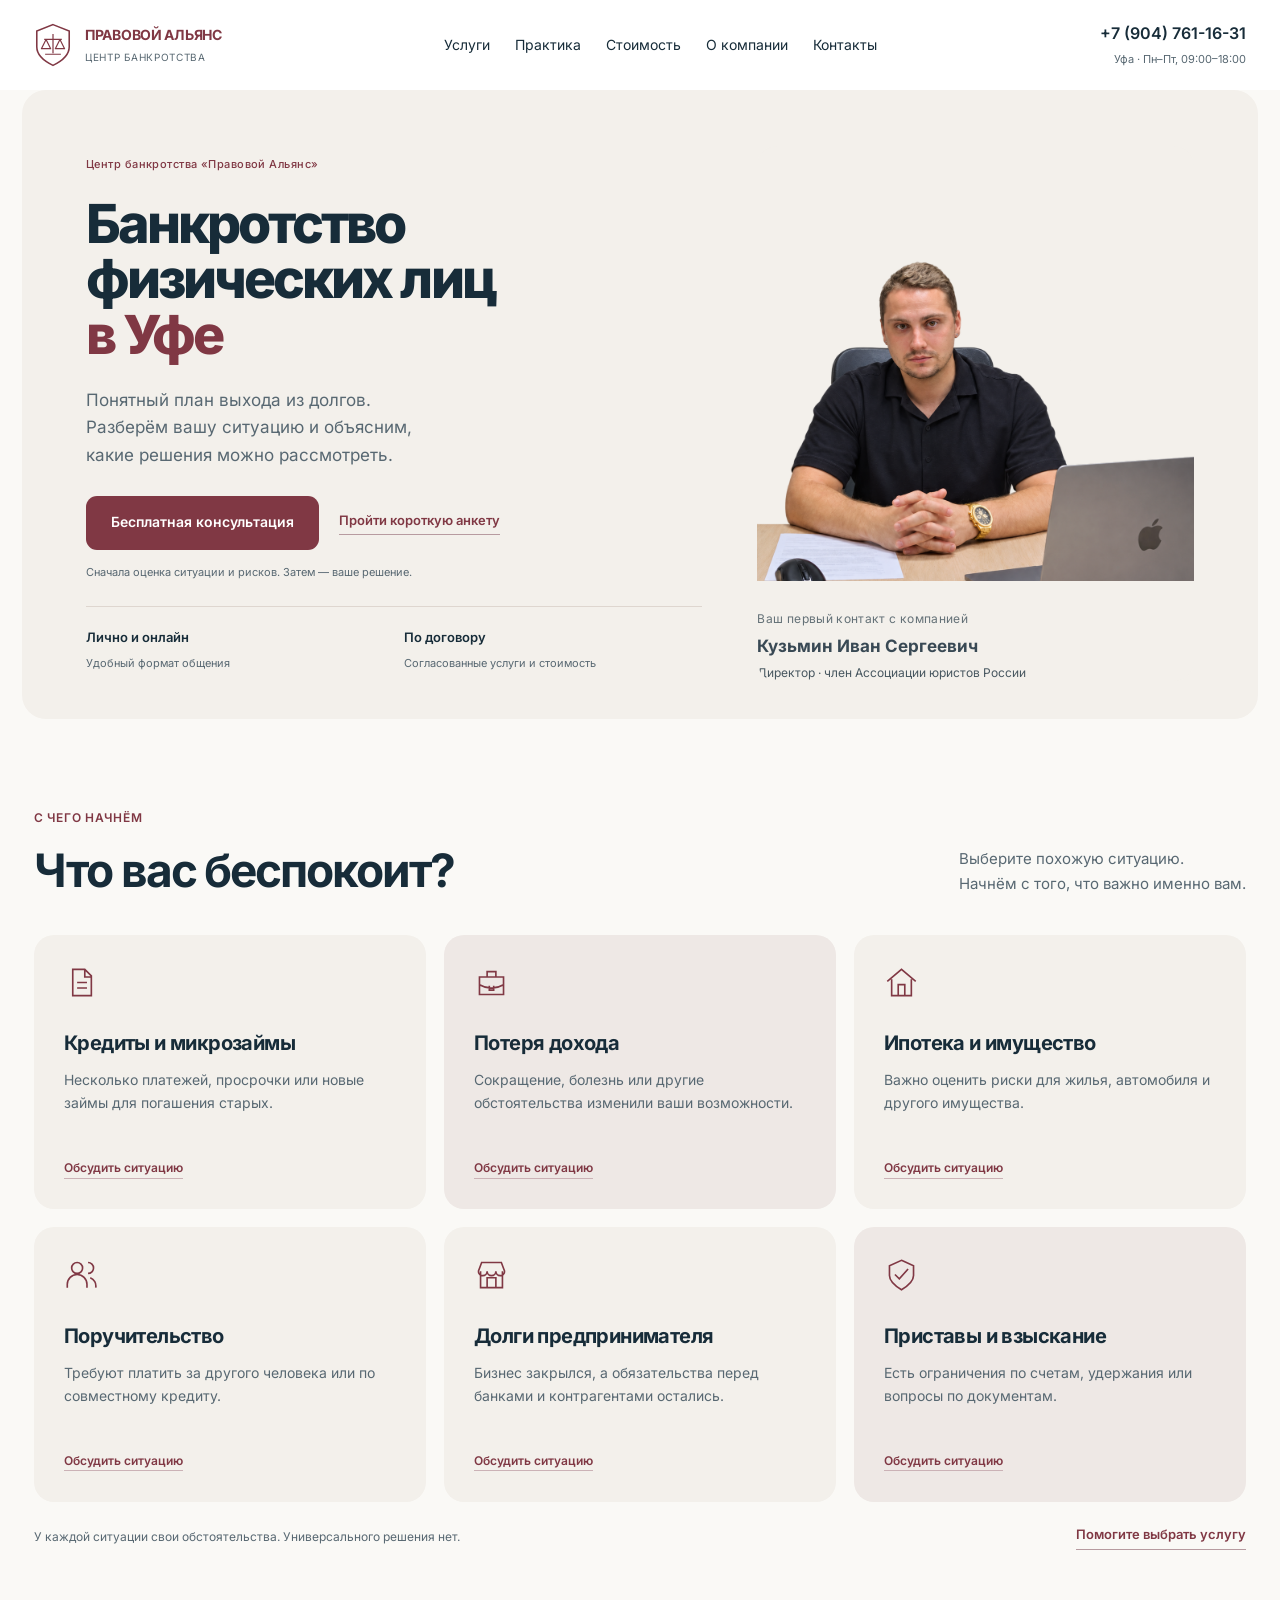
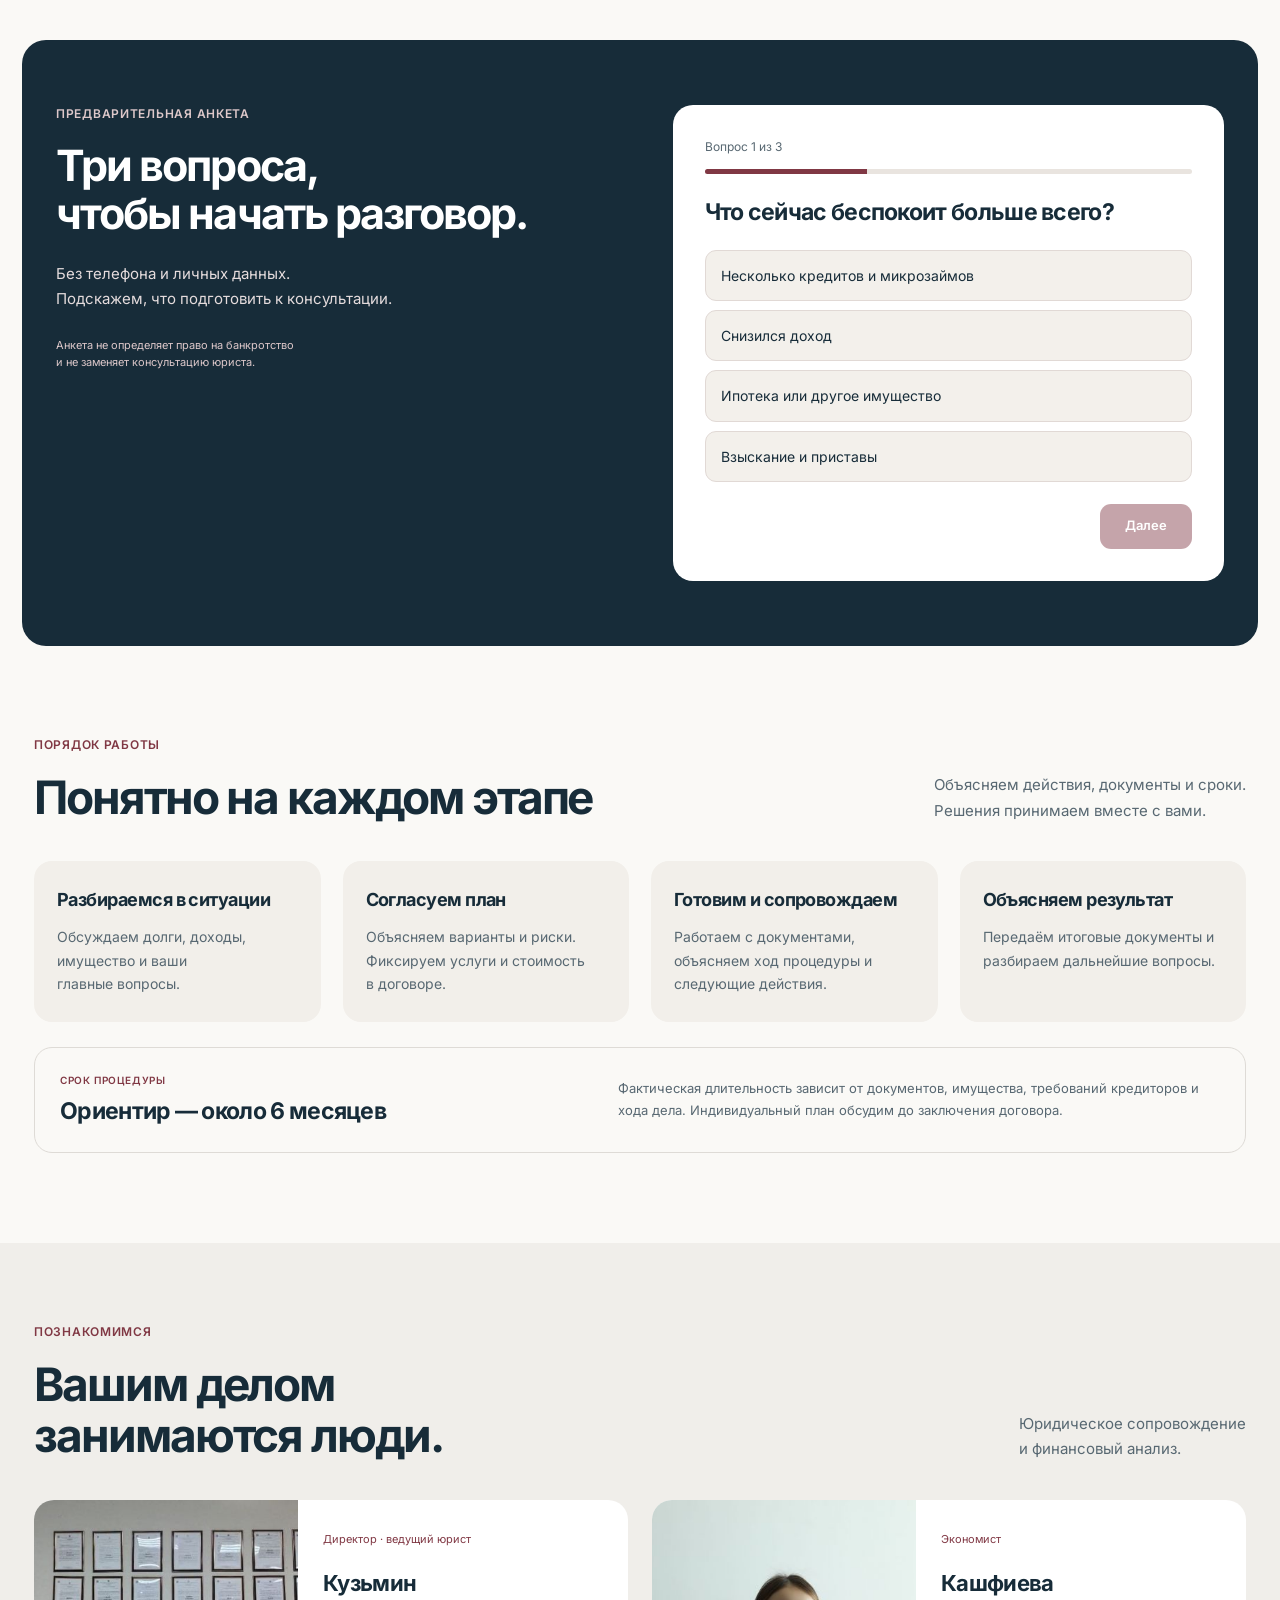
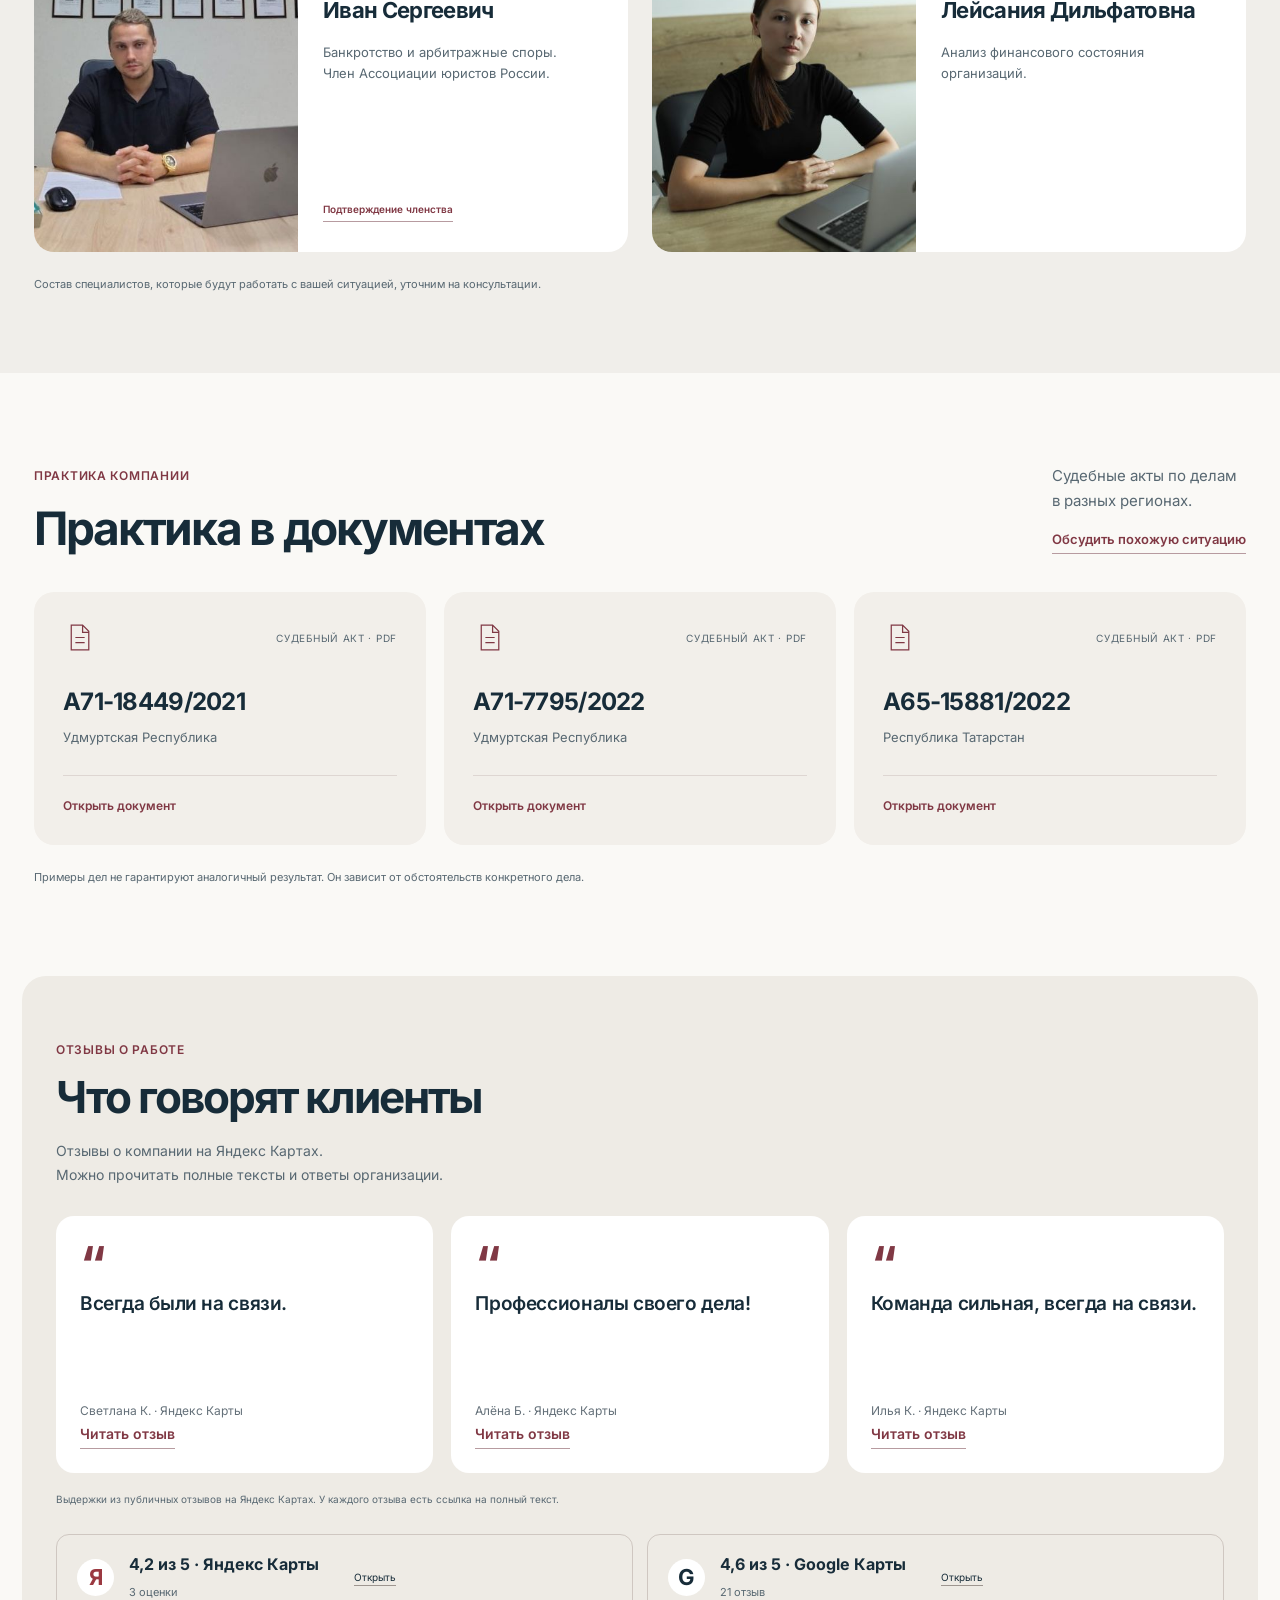
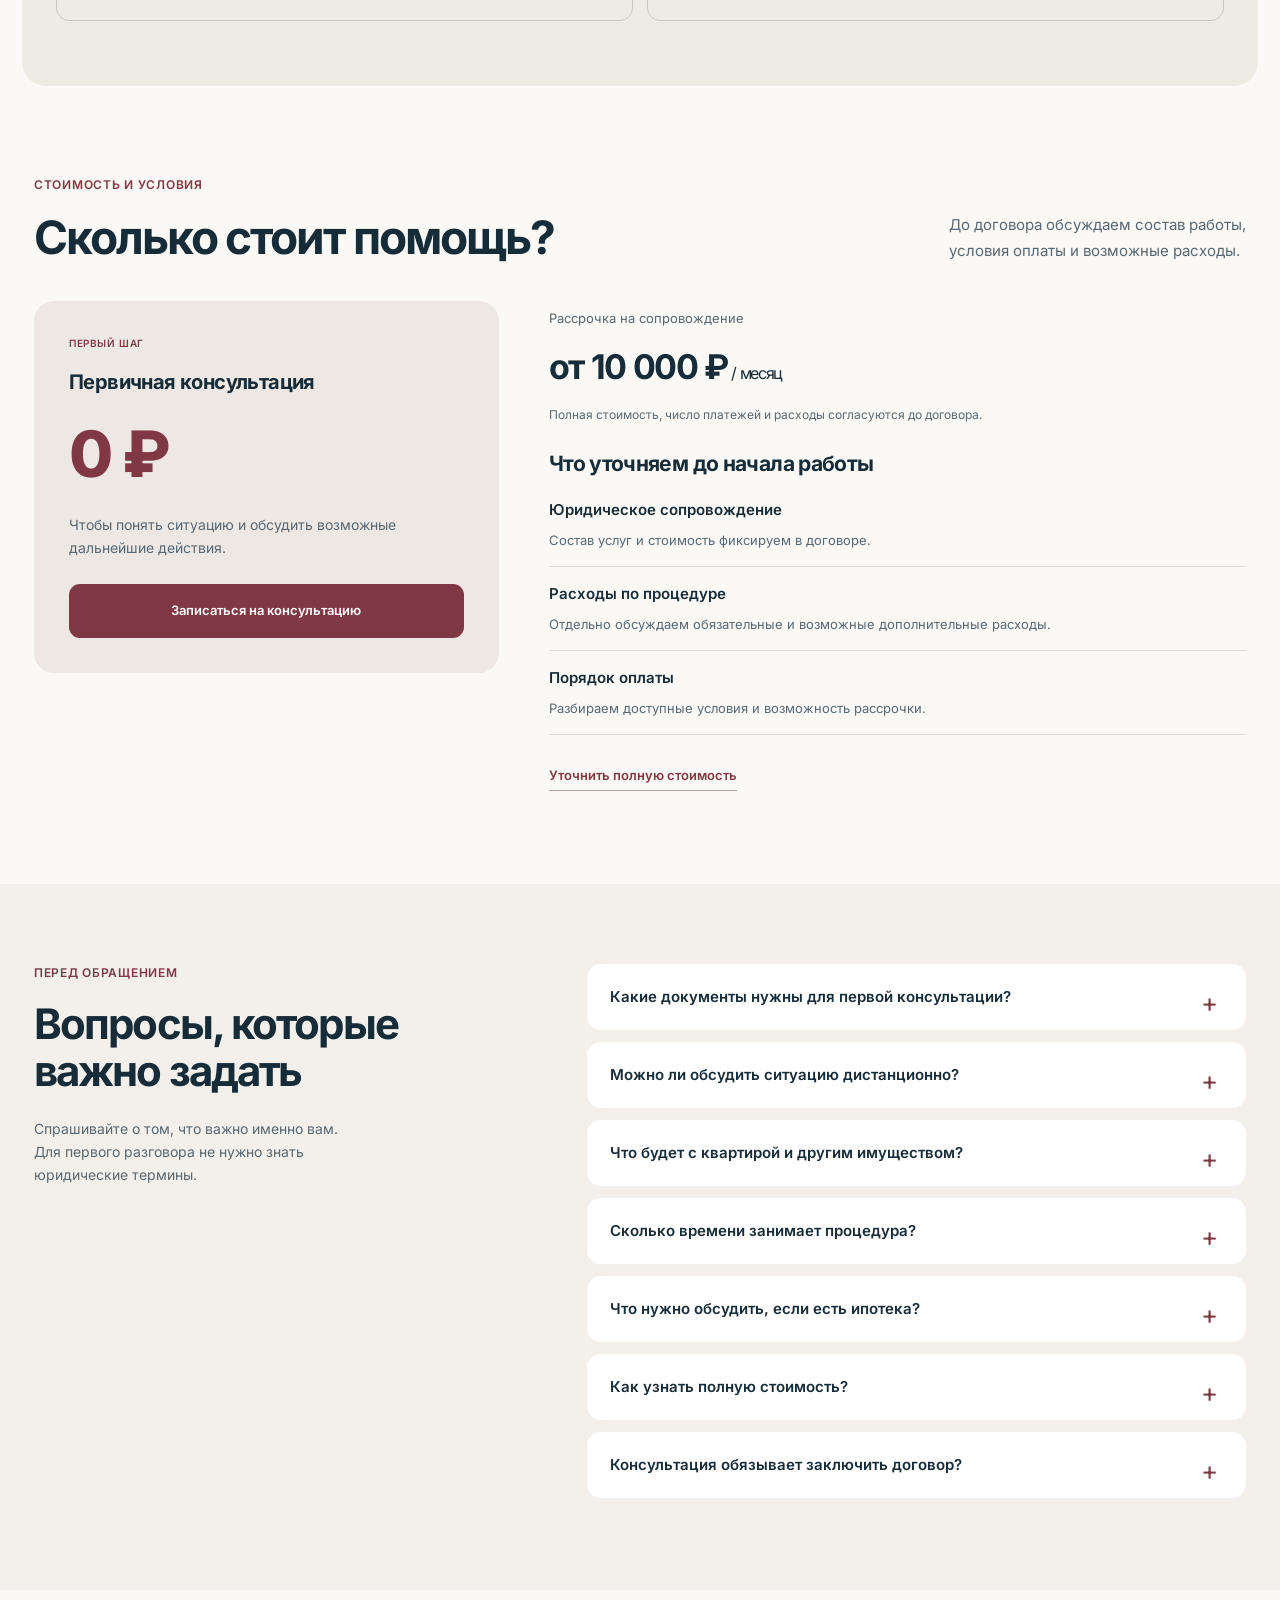
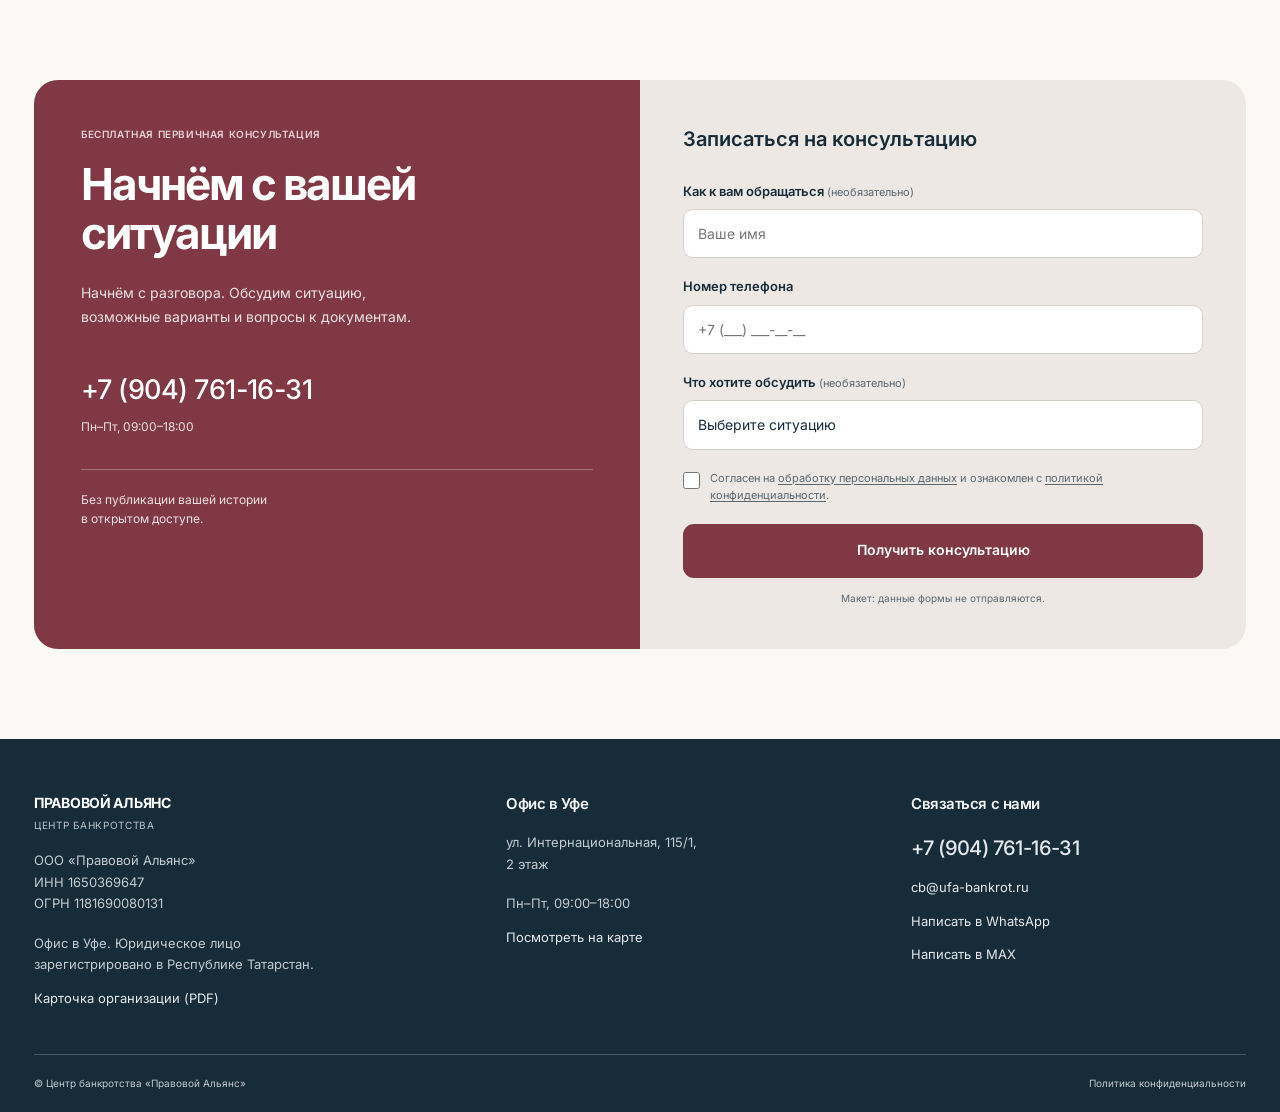
==== index.html @ a18b1b6f "Publish Ufa homepage concept" ====
<!doctype html>
<html lang="ru">
<head>
<meta charset="utf-8"><meta name="viewport" content="width=device-width,initial-scale=1">
<meta name="robots" content="noindex,nofollow"><meta name="theme-color" content="#172c39">
<title>Правовой Альянс — банкротство физических лиц в Уфе</title>
<meta name="description" content="Концепция главной страницы Центра банкротства «Правовой Альянс». Бесплатная первичная консультация в Уфе и дистанционно.">
<link rel="stylesheet" href="fonts.css"><link rel="stylesheet" href="styles.css?v=5">
</head>
<body>

<header class="header"><div class="wrap header-inner">
<a class="brand" href="#top" aria-label="Правовой Альянс — на главную"><svg width="41" height="48" viewBox="0 0 41 48" fill="none" aria-hidden="true"><path d="M20.5 2 38 9v17c0 9-9 16-17.5 20C12 42 3 35 3 26V9L20.5 2Z" stroke="currentColor" stroke-width="1.7"/><path d="M12 34h17M20.5 12v21M11 18h19M13 18 8 28h10l-5-10Zm15 0-5 10h10l-5-10Z" stroke="currentColor" stroke-width="1.3" stroke-linejoin="round"/></svg><span>ПРАВОВОЙ АЛЬЯНС<small>Центр банкротства</small></span></a>
<nav class="desktop-nav" aria-label="Основная навигация"><a href="#situations">Услуги</a><a href="#practice">Практика</a><a href="#price">Стоимость</a><a href="#team">О компании</a><a href="#contact">Контакты</a></nav>
<div class="header-contact"><a class="phone" href="tel:+79047611631">+7 (904) 761-16-31</a><span>Уфа · Пн–Пт, 09:00–18:00</span></div>
<button class="menu-toggle" id="menu-toggle" aria-label="Открыть меню" aria-expanded="false" aria-controls="mobile-nav"><span></span><span></span></button>
</div><nav id="mobile-nav" hidden aria-label="Мобильная навигация"><a href="#situations">Услуги</a><a href="#practice">Практика</a><a href="#price">Стоимость</a><a href="#team">О компании</a><a href="#contact">Контакты</a></nav></header>
<main id="top">
<section class="hero wrap">
<div class="hero-content"><p class="eyebrow"><span class="line"></span>Центр банкротства «Правовой Альянс»</p><h1>Банкротство<br> физических лиц<br> <span>в Уфе</span></h1><p class="hero-sub">Понятный план выхода из долгов.<br> Разберём вашу ситуацию и объясним,<br class="desktop-only"> какие решения можно рассмотреть.</p>
<div class="hero-actions"><a class="button primary" href="#consultation">Бесплатная консультация</a><a class="text-link" href="#quiz">Пройти короткую анкету</a></div><p class="microcopy">Сначала оценка ситуации и рисков. Затем — ваше решение.</p>
<div class="hero-facts"><div><strong>Лично и онлайн</strong><span>Удобный формат общения</span></div><div><strong>По договору</strong><span>Согласованные услуги и стоимость</span></div></div></div>
<div class="hero-visual"><div class="hero-wordmark" aria-hidden="true">ПРАВОВОЙ<br> АЛЬЯНС</div><img src="ivan-hero-cutout.png" alt="Иван Сергеевич Кузьмин, директор Правового Альянса" fetchpriority="high"><div class="visual-caption"><span>Ваш первый контакт с компанией</span><p><strong>Кузьмин Иван Сергеевич</strong><br> Директор · член Ассоциации юристов России</p></div></div></section>
<section class="situations section wrap" id="situations"><div class="section-top"><div><p class="eyebrow">С чего начнём</p><h2>Что вас беспокоит?</h2></div><p class="section-lead">Выберите похожую ситуацию.<br> Начнём с того, что важно именно вам.</p></div>
<div class="situation-grid">
<button class="situation" data-situation="Кредиты и микрозаймы"><svg><use href="#i-doc"/></svg><h3>Кредиты и микрозаймы</h3><p>Несколько платежей, просрочки или новые займы для погашения старых.</p><span>Обсудить ситуацию</span></button>
<button class="situation" data-situation="Потеря дохода"><svg><use href="#i-case"/></svg><h3>Потеря дохода</h3><p>Сокращение, болезнь или другие обстоятельства изменили ваши возможности.</p><span>Обсудить ситуацию</span></button>
<button class="situation" data-situation="Ипотека и имущество"><svg><use href="#i-home"/></svg><h3>Ипотека и имущество</h3><p>Важно оценить риски для жилья, автомобиля и другого имущества.</p><span>Обсудить ситуацию</span></button>
<button class="situation" data-situation="Поручительство"><svg><use href="#i-people"/></svg><h3>Поручительство</h3><p>Требуют платить за другого человека или по совместному кредиту.</p><span>Обсудить ситуацию</span></button>
<button class="situation" data-situation="Долги предпринимателя"><svg><use href="#i-shop"/></svg><h3>Долги предпринимателя</h3><p>Бизнес закрылся, а обязательства перед банками и контрагентами остались.</p><span>Обсудить ситуацию</span></button>
<button class="situation" data-situation="Приставы и взыскание"><svg><use href="#i-shield"/></svg><h3>Приставы и взыскание</h3><p>Есть ограничения по счетам, удержания или вопросы по документам.</p><span>Обсудить ситуацию</span></button>
</div><div class="section-bottom"><p>У каждой ситуации свои обстоятельства. Универсального решения нет.</p><a href="#quiz" class="text-link">Помогите выбрать услугу</a></div></section>
<section class="quiz-section section" id="quiz"><div class="wrap quiz-grid"><div><p class="eyebrow">Предварительная анкета</p><h2>Три вопроса,<br> чтобы начать разговор.</h2><p>Без телефона и личных данных.<br> Подскажем, что подготовить к консультации.</p><span class="quiz-disclaimer">Анкета не определяет право на банкротство<br> и не заменяет консультацию юриста.</span></div><div class="quiz-card"><div class="quiz-progress" aria-label="Ход анкеты"><span class="quiz-step-text">Вопрос 1 из 3</span><div><i></i></div></div><h3 id="quiz-question" aria-live="polite"></h3><div id="quiz-options"></div><div class="quiz-controls"><button id="quiz-back" type="button" class="button secondary" hidden>Назад</button><button id="quiz-next" type="button" class="button primary">Далее</button></div><div id="quiz-result" hidden><h3>Вот с чего можно начать</h3><p id="quiz-summary"></p><ul id="quiz-checklist"></ul><a class="button primary" href="#consultation">Обсудить с юристом</a><button class="quiz-restart" type="button">Пройти заново</button></div></div></div></section><section class="consult-strip"><div class="wrap strip-inner"><div><p class="eyebrow">Первая консультация — бесплатно</p><h2>Разберём вашу ситуацию.<br> Обсудим возможные решения.</h2></div><div class="strip-details"><ul class="check-list"><li>Какие варианты стоит рассмотреть</li><li>Какие обстоятельства влияют на риски</li><li>Какие документы подготовить</li><li>Как складывается стоимость работы</li></ul><a href="#consultation" class="button light">Обсудить мою ситуацию</a></div></div></section>
<section class="section wrap process" id="process"><div class="section-top"><div><p class="eyebrow">Порядок работы</p><h2>Понятно на каждом этапе</h2></div><p class="section-lead">Объясняем действия, документы и сроки.<br> Решения принимаем вместе с вами.</p></div><div class="steps"><article><span class="step-dot"></span><h3>Разбираемся в ситуации</h3><p>Обсуждаем долги, доходы, имущество и ваши главные вопросы.</p></article><article><span class="step-dot"></span><h3>Согласуем план</h3><p>Объясняем варианты и риски. Фиксируем услуги и стоимость в договоре.</p></article><article><span class="step-dot"></span><h3>Готовим и сопровождаем</h3><p>Работаем с документами, объясняем ход процедуры и следующие действия.</p></article><article><span class="step-dot"></span><h3>Объясняем результат</h3><p>Передаём итоговые документы и разбираем дальнейшие вопросы.</p></article></div><div class="time-card"><div><span class="eyebrow">Срок процедуры</span><h3>Ориентир — около 6 месяцев</h3></div><p>Фактическая длительность зависит от документов, имущества, требований кредиторов и хода дела. Индивидуальный план обсудим до заключения договора.</p></div></section>
<section class="team-section" id="team"><div class="wrap"><div class="section-top"><div><p class="eyebrow">Познакомимся</p><h2>Вашим делом<br> занимаются люди.</h2></div><p class="section-lead">Юридическое сопровождение<br> и финансовый анализ.</p></div><div class="people-grid"><article class="person-card"><img src="ivan.jpeg" alt="Кузьмин Иван Сергеевич" loading="lazy"><div><span>Директор · ведущий юрист</span><h3>Кузьмин<br> Иван Сергеевич</h3><p>Банкротство и арбитражные споры.<br> Член Ассоциации юристов России.</p><a class="text-link" href="https://alrf16.ru/vruchenie-udostovereniya-chlena-ayur-5/" target="_blank" rel="noopener">Подтверждение членства</a></div></article><article class="person-card"><img src="leysania.jpg" alt="Кашфиева Лейсания Дильфатовна" loading="lazy"><div><span>Экономист</span><h3>Кашфиева<br> Лейсания Дильфатовна</h3><p>Анализ финансового состояния<br> организаций.</p></div></article></div><p class="section-footnote">Состав специалистов, которые будут работать с вашей ситуацией, уточним на консультации.</p></div></section>
<section class="section wrap practice" id="practice"><div class="section-top"><div><p class="eyebrow">Практика компании</p><h2>Практика в документах</h2></div><div><p class="section-lead">Судебные акты по делам<br> в разных регионах.</p><a class="text-link" href="#consultation">Обсудить похожую ситуацию</a></div></div><div class="case-grid">
<a class="case" href="A71-18449-2021.pdf" target="_blank" rel="noopener"><div class="doc-head"><svg><use href="#i-doc"/></svg><span>Судебный акт · PDF</span></div><h3>А71-18449/2021</h3><p>Удмуртская Республика</p><span class="case-link">Открыть документ</span></a>
<a class="case" href="A71-7795-2022.pdf" target="_blank" rel="noopener"><div class="doc-head"><svg><use href="#i-doc"/></svg><span>Судебный акт · PDF</span></div><h3>А71-7795/2022</h3><p>Удмуртская Республика</p><span class="case-link">Открыть документ</span></a>
<a class="case" href="A65-15881-2022.pdf" target="_blank" rel="noopener"><div class="doc-head"><svg><use href="#i-doc"/></svg><span>Судебный акт · PDF</span></div><h3>А65-15881/2022</h3><p>Республика Татарстан</p><span class="case-link">Открыть документ</span></a></div><p class="section-footnote">Примеры дел не гарантируют аналогичный результат. Он зависит от обстоятельств конкретного дела.</p></section>
<section class="reviews-section" id="reviews"><div class="wrap review-grid"><div><p class="eyebrow">Отзывы о работе</p><h2>Что говорят клиенты</h2><p>Отзывы о компании на Яндекс Картах.<br> Можно прочитать полные тексты и ответы организации.</p></div><div class="review-excerpts"><article><span class="quote-mark">“</span><blockquote>Всегда были на связи.</blockquote><p>Светлана К. · Яндекс Карты</p><a class="text-link review-source" href="https://yandex.com.ge/maps/org/243749210265/reviews?reviews%5BpublicId%5D=xudrmp04kevemx0e9jx2cjfwvg&amp;utm_source=review" target="_blank" rel="noopener" aria-label="Читать полный отзыв: Светлана К.">Читать отзыв</a></article><article><span class="quote-mark">“</span><blockquote>Профессионалы своего дела!</blockquote><p>Алёна Б. · Яндекс Карты</p><a class="text-link review-source" href="https://yandex.com.ge/maps/org/243749210265/reviews?reviews%5BpublicId%5D=649eyd5jb0n09py1egmyrx7hmc&amp;utm_source=review" target="_blank" rel="noopener" aria-label="Читать полный отзыв: Алёна Б.">Читать отзыв</a></article><article><span class="quote-mark">“</span><blockquote>Команда сильная, всегда на связи.</blockquote><p>Илья К. · Яндекс Карты</p><a class="text-link review-source" href="https://yandex.com.ge/maps/org/243749210265/reviews?reviews%5BpublicId%5D=hng1hm1mugz5e9rcgwqc24f4zw&amp;utm_source=review" target="_blank" rel="noopener" aria-label="Читать полный отзыв: Илья К.">Читать отзыв</a></article><small>Выдержки из публичных отзывов на Яндекс Картах. У каждого отзыва есть ссылка на полный текст.</small></div><div class="review-links"><a href="https://yandex.ru/maps/org/tsentr_bankrotstva/243749210265/reviews/" target="_blank" rel="noopener"><span class="review-icon ya">Я</span><div><strong>4,2 из 5 · Яндекс Карты</strong><small>3 оценки</small></div><span class="external-label">Открыть</span></a><a href="https://www.google.com/maps/place/%E2%9C%94%D0%91%D0%90%D0%9D%D0%9A%D0%A0%D0%9E%D0%A2%D0%A1%D0%A2%D0%92%D0%9E+%D0%A4%D0%98%D0%97%D0%98%D0%A7%D0%95%D0%A1%D0%9A%D0%98%D0%A5+%D0%9B%D0%98%D0%A6%7C%D0%A6%D0%B5%D0%BD%D1%82%D1%80+%D0%91%D0%B0%D0%BD%D0%BA%D1%80%D0%BE%D1%82%D1%81%D1%82%D0%B2%D0%B0/@54.7390733,55.9616724,926m/data=!3m1!1e3!4m6!3m5!1s0x43c16f59ecb9085b:0xac8a3d1f1ca92d43!8m2!3d54.8078779!4d56.1004873!16s%2Fg%2F11yhrl5j8z?entry=ttu&amp;g_ep=EgoyMDI2MDkxNS4wIKXMDSoASAFQAw%3D%3D" target="_blank" rel="noopener"><span class="review-icon">G</span><div><strong>4,6 из 5 · Google Карты</strong><small>21 отзыв</small></div><span class="external-label">Открыть</span></a></div></div></section>
<section class="section wrap price-section" id="price"><div class="section-top"><div><p class="eyebrow">Стоимость и условия</p><h2>Сколько стоит помощь?</h2></div><p class="section-lead">До договора обсуждаем состав работы,<br> условия оплаты и возможные расходы.</p></div><div class="price-grid"><div class="price-card"><span class="eyebrow">Первый шаг</span><h3>Первичная консультация</h3><div class="price-value">0 ₽</div><p>Чтобы понять ситуацию и обсудить возможные дальнейшие действия.</p><a href="#consultation" class="button primary">Записаться на консультацию</a></div><div class="price-explanation"><div class="monthly-price"><span>Рассрочка на сопровождение</span><strong>от 10 000 ₽<small> / месяц</small></strong><p>Полная стоимость, число платежей и расходы согласуются до договора.</p></div><h3>Что уточняем до начала работы</h3><dl><div><dt>Юридическое сопровождение</dt><dd>Состав услуг и стоимость фиксируем в договоре.</dd></div><div><dt>Расходы по процедуре</dt><dd>Отдельно обсуждаем обязательные и возможные дополнительные расходы.</dd></div><div><dt>Порядок оплаты</dt><dd>Разбираем доступные условия и возможность рассрочки.</dd></div></dl><a class="text-link" href="#consultation">Уточнить полную стоимость</a></div></div></section>
<section class="faq-section"><div class="wrap faq-grid"><div><p class="eyebrow">Перед обращением</p><h2>Вопросы, которые<br> важно задать</h2><p>Спрашивайте о том, что важно именно вам.<br> Для первого разговора не нужно знать<br> юридические термины.</p></div><div class="faq-list"><details><summary>Какие документы нужны для первой консультации?</summary><p>Можно начать с описания ситуации: какие есть долги, доходы и имущество. На консультации уточним, какие сведения и документы понадобятся дальше.</p></details><details><summary>Можно ли обсудить ситуацию дистанционно?</summary><p>Да. Формат первого разговора и дальнейшего обмена документами согласуем отдельно.</p></details><details><summary>Что будет с квартирой и другим имуществом?</summary><p>Это один из вопросов для индивидуального разбора. Сообщите об ипотеке, имуществе и недавних сделках: без этих сведений нельзя оценить вашу ситуацию.</p></details><details><summary>Сколько времени занимает процедура?</summary><p>Ориентир — около шести месяцев. Срок может меняться в зависимости от обстоятельств дела. До начала работы обсудим этапы и возможные причины задержек.</p></details><details><summary>Что нужно обсудить, если есть ипотека?</summary><p>Условия ипотечного договора, платежи, задолженность и другие обязательства. Возможные варианты оцениваются индивидуально: сохранение жилья нельзя обещать без изучения документов.</p></details><details><summary>Как узнать полную стоимость?</summary><p>Обсудим состав услуг и расходы применительно к вашей ситуации. Перед подписанием договора важно уточнить общую стоимость, порядок оплаты и что входит в сопровождение.</p></details><details><summary>Консультация обязывает заключить договор?</summary><p>На первом разговоре вы знакомитесь со специалистом и получаете информацию. Решение о дальнейшем сотрудничестве принимаете после обсуждения условий.</p></details></div></div></section>
<section class="consultation section wrap" id="consultation"><div class="consult-card"><div class="consult-copy"><p class="eyebrow">Бесплатная первичная консультация</p><h2>Начнём с вашей<br> ситуации</h2><p>Начнём с разговора. Обсудим ситуацию,<br> возможные варианты и вопросы к документам.</p><a class="consult-phone" href="tel:+79047611631">+7 (904) 761-16-31</a><span class="office-hours">Пн–Пт, 09:00–18:00</span><div class="consult-small">Без публикации вашей истории<br> в открытом доступе.</div></div><form id="consult-form" novalidate><p class="form-title">Записаться на консультацию</p><label for="name">Как к вам обращаться <span>(необязательно)</span></label><input id="name" name="name" autocomplete="given-name" placeholder="Ваше имя" maxlength="60"><label for="phone">Номер телефона</label><input id="phone" name="phone" type="tel" inputmode="tel" autocomplete="tel" placeholder="+7 (___) ___-__-__" required aria-describedby="phone-error"><p id="phone-error" class="field-error" hidden>Укажите номер телефона: от 10 до 15 цифр.</p><label for="situation">Что хотите обсудить <span>(необязательно)</span></label><select id="situation" name="situation"><option value="">Выберите ситуацию</option><option>Кредиты и микрозаймы</option><option>Потеря дохода</option><option>Ипотека и имущество</option><option>Поручительство</option><option>Долги предпринимателя</option><option>Приставы и взыскание</option><option>Другой вопрос</option></select><label class="consent"><input id="consent" type="checkbox" required><span>Согласен на <a href="soglasie-na-obrabotku-personalnyh-dannyh-1.pdf" target="_blank" rel="noopener">обработку персональных данных</a> и ознакомлен с <a href="politika-1.pdf" target="_blank" rel="noopener">политикой конфиденциальности</a>.</span></label><p id="consent-error" class="field-error" hidden>Для записи необходимо ваше согласие.</p><button type="submit" class="button primary">Получить консультацию</button><p class="form-note">Макет: данные формы не отправляются.</p><div class="form-result" id="form-result" role="status" hidden></div></form></div></section>
</main>
<footer id="contact"><div class="wrap"><div class="footer-top"><div><a class="brand" href="#top"><span>ПРАВОВОЙ АЛЬЯНС<small>Центр банкротства</small></span></a><p>ООО «Правовой Альянс»<br> ИНН 1650369647<br> ОГРН 1181690080131</p><p class="registration-note">Офис в Уфе. Юридическое лицо зарегистрировано в Республике Татарстан.</p><a href="organization-card.pdf" download>Карточка организации (PDF)</a></div><div><h3>Офис в Уфе</h3><p>ул. Интернациональная, 115/1,<br> 2 этаж</p><p>Пн–Пт, 09:00–18:00</p><a href="https://yandex.ru/maps/?text=%D0%A3%D1%84%D0%B0%2C%20%D0%98%D0%BD%D1%82%D0%B5%D1%80%D0%BD%D0%B0%D1%86%D0%B8%D0%BE%D0%BD%D0%B0%D0%BB%D1%8C%D0%BD%D0%B0%D1%8F%20%D1%83%D0%BB%D0%B8%D1%86%D0%B0%2C%20115/1" target="_blank" rel="noopener">Посмотреть на карте</a></div><div><h3>Связаться с нами</h3><a class="footer-phone" href="tel:+79047611631">+7 (904) 761-16-31</a><a href="mailto:cb@ufa-bankrot.ru">cb@ufa-bankrot.ru</a><a href="https://wa.me/79047611631" target="_blank" rel="noopener">Написать в WhatsApp</a><a href="https://max.ru/u/f9LHodD0cOLj_3RrU-ZdIrOv7_N4XX3JvkWIvaywaDRDBXYqWbXvtmwa2tY" target="_blank" rel="noopener">Написать в MAX</a></div></div><div class="footer-bottom"><span>© Центр банкротства «Правовой Альянс»</span><a href="politika-1.pdf" target="_blank" rel="noopener">Политика конфиденциальности</a></div></div></footer>
<div class="mobile-cta"><a href="tel:+79047611631">Позвонить</a><a href="#consultation">Бесплатная консультация</a></div>

<svg class="svg-library" xmlns="http://www.w3.org/2000/svg"><symbol id="i-doc" viewBox="0 0 32 32"><path d="M8 4h11l6 6v18H8V4Zm11 0v7h6M12 16h9M12 21h9"/></symbol><symbol id="i-case" viewBox="0 0 32 32"><path d="M5 11h22v16H5V11Zm7 0V6h8v5M5 18c7 4 15 4 22 0M14 19v4h4v-4"/></symbol><symbol id="i-home" viewBox="0 0 32 32"><path d="m3 15 13-11 13 11M7 13v15h18V13M13 28V18h6v10"/></symbol><symbol id="i-people" viewBox="0 0 32 32"><circle cx="12" cy="10" r="5"/><path d="M3 28v-3a9 9 0 0 1 18 0v3M22 5a5 5 0 0 1 0 10M24 19a8 8 0 0 1 5 9"/></symbol><symbol id="i-shop" viewBox="0 0 32 32"><path d="M6 13v15h20V13M4 13l3-8h18l3 8M4 13a4 4 0 0 0 8 0 4 4 0 0 0 8 0 4 4 0 0 0 8 0M12 28v-9h8v9"/></symbol><symbol id="i-shield" viewBox="0 0 32 32"><path d="m16 3 11 5v9c0 6-6 10-11 13C11 27 5 23 5 17V8l11-5Z"/><path d="m10 16 4 4 8-9"/></symbol></svg>
<script src="app.js"></script>
</body></html>
---- fonts.css ----
@font-face {
  font-family: 'Inter';
  font-style: normal;
  font-weight: 400;
  font-display: swap;
  src: url(inter-0.woff2) format('truetype');
}
@font-face {
  font-family: 'Inter';
  font-style: normal;
  font-weight: 500;
  font-display: swap;
  src: url(inter-1.woff2) format('truetype');
}
@font-face {
  font-family: 'Inter';
  font-style: normal;
  font-weight: 600;
  font-display: swap;
  src: url(inter-2.woff2) format('truetype');
}
@font-face {
  font-family: 'Inter';
  font-style: normal;
  font-weight: 700;
  font-display: swap;
  src: url(inter-3.woff2) format('truetype');
}
@font-face {
  font-family: 'Inter';
  font-style: normal;
  font-weight: 800;
  font-display: swap;
  src: url(inter-4.woff2) format('truetype');
}
---- styles.css ----
:root{--ink:#172c39;--muted:#586872;--wine:#803844;--wine-dark:#632933;--paper:#faf9f6;--line:#dcdedc;--serif:Georgia,'Times New Roman',serif;--sans:Arial,Helvetica,sans-serif}*{box-sizing:border-box}html{scroll-behavior:smooth;scroll-padding-top:100px}body{margin:0;color:var(--ink);font:17px/1.65 var(--sans);background:var(--paper)}a{color:inherit;text-decoration:none}button,input,select{font:inherit}button,a,input,select,summary{-webkit-tap-highlight-color:transparent}button{cursor:pointer}a:focus-visible,button:focus-visible,summary:focus-visible,input:focus-visible,select:focus-visible{outline:3px solid #b97d40;outline-offset:5px}img{display:block;max-width:100%}p,h1,h2,h3{margin:0}h1,h2{font-family:var(--serif);font-weight:400;letter-spacing:-.045em;line-height:1.12}h1{font-size:clamp(46px,4.65vw,70px)}h1 em{color:var(--wine);font-weight:400}h2{font-size:clamp(36px,3.5vw,49px)}h3{font-size:20px;line-height:1.35;letter-spacing:-.02em}p{text-wrap:pretty}.wrap{max-width:1232px;margin:auto;padding:0 36px}.section{padding-top:100px;padding-bottom:100px}.eyebrow{font:600 12px/1.5 var(--sans);letter-spacing:.14em;text-transform:uppercase;color:var(--wine);margin-bottom:22px}.preview-bar{min-height:31px;background:var(--ink);color:#e7edf0;text-align:center;display:flex;align-items:center;justify-content:center;gap:20px;font-size:11px;letter-spacing:.03em;padding:5px 15px}.preview-bar span{opacity:.65}.preview-bar button{border:0;background:none;color:#e7edf0;border-bottom:1px solid #aab8bf;padding:0;font-size:11px}.header{background:rgba(250,249,246,.97);border-bottom:1px solid var(--line);position:sticky;top:0;z-index:20;backdrop-filter:blur(12px)}.header-inner{height:96px;display:flex;align-items:center;justify-content:space-between;gap:24px}.brand{display:flex;align-items:center;gap:13px;color:var(--wine);flex-shrink:0}.brand>span{font-size:15px;letter-spacing:.05em;font-weight:700;line-height:1.3}.brand small{display:block;font-size:11px;letter-spacing:.11em;font-weight:400;color:var(--ink);text-transform:uppercase;margin-top:7px}.desktop-nav{display:flex;gap:23px;font-size:13px}.desktop-nav a{padding:14px 0}.desktop-nav a:hover{color:var(--wine)}.header-contact{text-align:right;line-height:1.35}.phone{font-size:17px;font-weight:600;white-space:nowrap}.header-contact span{display:block;font-size:11px;color:var(--muted);margin-top:7px}.menu-toggle{display:none}.hero{padding-top:54px;padding-bottom:65px;display:grid;grid-template-columns:1.22fr 1fr;gap:34px;align-items:stretch}.hero-content{padding:24px 0 0}.hero .eyebrow{display:flex;align-items:center;gap:12px;font-size:11px}.line{width:31px;height:1px;background:var(--wine)}.hero-sub{font-size:18px;color:var(--muted);line-height:1.7;margin-top:26px}.hero-actions{display:flex;align-items:center;gap:26px;margin-top:32px}.button{display:inline-flex;align-items:center;justify-content:center;min-height:54px;padding:14px 24px;border:1px solid transparent;font-size:14px;line-height:1.35;font-weight:600;transition:background .2s,transform .2s;cursor:pointer;border-radius:2px}.button:hover{transform:translateY(-2px)}.primary{background:var(--wine);color:white}.primary:hover{background:var(--wine-dark)}.text-link{font-size:13px;font-weight:600;border-bottom:1px solid #a8b0b3;padding-bottom:4px;line-height:1.5;display:inline-block}.text-link:hover{color:var(--wine);border-color:var(--wine)}.microcopy{font-size:12px;color:var(--muted);margin-top:13px}.hero-facts{display:flex;gap:32px;border-top:1px solid var(--line);margin-top:38px;padding-top:24px}.hero-facts div{flex:1}.hero-facts strong{display:block;font-size:13px;font-weight:600}.hero-facts span{font-size:11px;color:var(--muted)}.hero-visual{position:relative;min-height:590px;background:#e7e4df;overflow:hidden}.hero-visual img{width:100%;height:100%;position:absolute;object-fit:cover}.visual-caption{position:absolute;bottom:23px;left:25px;right:25px;background:rgba(250,249,246,.94);backdrop-filter:blur(10px);padding:20px 22px;border-left:2px solid var(--wine)}.visual-caption span{font-size:10px;text-transform:uppercase;letter-spacing:.15em;color:var(--wine)}.visual-caption p{margin-top:7px;line-height:1.45;font-size:18px}.visual-caption strong{font-weight:500}.section-top{display:flex;justify-content:space-between;align-items:flex-end;gap:36px;margin-bottom:42px}.section-lead{font-size:15px;line-height:1.8;color:var(--muted);max-width:440px}.situations{border-top:1px solid var(--line)}.situation-grid{display:grid;grid-template-columns:repeat(3,1fr);gap:0;border-top:1px solid var(--line);border-left:1px solid var(--line)}.situation{padding:29px 28px 25px;background:transparent;border:0;border-bottom:1px solid var(--line);border-right:1px solid var(--line);text-align:left;color:var(--ink);transition:background .2s}.situation:hover{background:#eeefeb}.situation svg{width:34px;height:34px;stroke:var(--wine);stroke-width:1.25;fill:none;margin-bottom:18px}.situation h3{font-size:18px}.situation p{font-size:14px;color:var(--muted);margin-top:11px;line-height:1.7;min-height:70px}.situation>span{font-size:11px;color:var(--wine);font-weight:600;display:inline-block;margin-top:19px;border-bottom:1px solid #cbb2b6}.section-bottom{display:flex;justify-content:space-between;gap:22px;margin-top:23px;align-items:center}.section-bottom p,.section-footnote{font-size:12px;color:var(--muted)}.consult-strip{background:var(--ink);color:white;padding:64px 0}.strip-inner{display:grid;grid-template-columns:1.2fr 1fr;align-items:center;gap:70px}.consult-strip .eyebrow{color:#d2a9ad}.consult-strip h2{font-size:41px;line-height:1.2}.check-list{list-style:none;margin:0 0 26px;padding:0;font-size:14px}.check-list li{position:relative;padding-left:27px;margin:9px 0;color:#dce3e7}.check-list li:before{content:'✓';position:absolute;left:0;color:#d2a9ad}.light{background:#faf9f6;color:var(--ink)}.light:hover{background:#e3e9ea}.steps{display:grid;grid-template-columns:repeat(4,1fr);gap:30px}.steps article{border-top:1px solid var(--line);position:relative;padding-top:32px}.step-dot{width:8px;height:8px;background:var(--wine);border-radius:50%;position:absolute;top:-4px;left:0;box-shadow:0 0 0 6px var(--paper)}.steps h3{font-size:17px;margin-bottom:13px;max-width:190px}.steps p{font-size:14px;color:var(--muted)}.team-section{background:#eceeea;padding:80px 0}.team-grid{display:grid;grid-template-columns:1fr 1.2fr;gap:76px;align-items:center}.team-photo{position:relative}.team-photo img{width:100%;height:465px;object-fit:cover;object-position:center 70%}.team-photo>p{font-size:11px;color:var(--muted);margin-top:11px}.team-copy h2{font-size:42px}.large-copy{font-family:var(--serif);font-size:25px;line-height:1.3;margin-top:25px}.team-copy>p:not(.eyebrow):not(.large-copy){font-size:15px;color:var(--muted);margin-top:14px;max-width:470px}.person{border-left:2px solid var(--wine);padding-left:20px;margin:27px 0 18px}.person>span{font-size:11px;color:var(--muted)}.person h3{font-size:19px;margin:3px 0}.person p{font-size:12px;color:var(--muted)}.team-note{border-top:1px solid #d2d7d3;display:flex;gap:15px;margin-top:27px;padding-top:20px}.team-note svg{width:30px;height:30px;stroke:var(--wine);fill:none;stroke-width:1.2;flex-shrink:0}.team-note p{font-size:12px;color:var(--muted)}.practice .section-top .text-link{margin-top:20px}.case-grid{display:grid;grid-template-columns:repeat(3,1fr);gap:20px}.case{background:white;border:1px solid var(--line);padding:27px 25px;transition:border-color .2s}.case:hover{border-color:var(--wine)}.doc-head{display:flex;align-items:center;justify-content:space-between;margin-bottom:32px}.doc-head svg{width:33px;height:33px;stroke:var(--wine);stroke-width:1.2;fill:none}.doc-head span{font-size:10px;text-transform:uppercase;letter-spacing:.07em;color:var(--muted)}.case h3{font-family:var(--serif);font-size:26px;font-weight:400;letter-spacing:-.03em}.case p{font-size:12px;color:var(--muted);margin-top:8px}.case-link{display:block;border-top:1px solid var(--line);padding-top:20px;margin-top:27px;font-size:12px;font-weight:600;color:var(--wine)}.section-footnote{margin-top:23px}.reviews-section{background:#f0eeea;padding:55px 0}.review-grid{display:grid;grid-template-columns:1.2fr 1fr;gap:65px;align-items:center}.reviews-section .eyebrow{margin-bottom:14px}.reviews-section h2{font-size:40px}.reviews-section p:not(.eyebrow){font-size:14px;color:var(--muted);margin-top:17px}.review-links>a{display:flex;align-items:center;gap:18px;padding:20px 0;border-bottom:1px solid #d4d6d2}.review-links>a:first-child{border-top:1px solid #d4d6d2}.review-icon{font-size:25px;font-weight:700;display:flex;align-items:center;justify-content:center;width:43px;height:43px;background:white;border-radius:50%}.ya{color:#9b3941}.gis{color:#3e6959}.review-links strong{font-size:16px;display:block}.review-links small{font-size:11px;color:var(--muted)}.external-label{margin-left:auto;font-size:11px;border-bottom:1px solid #a8b0b3}.price-grid{display:grid;grid-template-columns:1fr 1.2fr;gap:60px;align-items:start}.price-card{background:#f0eeea;border-top:3px solid var(--wine);padding:33px}.price-card h3{font-size:19px}.price-card .eyebrow{display:block;font-size:10px;margin-bottom:18px}.price-value{font-family:var(--serif);font-size:48px;letter-spacing:-.04em;margin:15px 0}.price-card p{font-size:14px;color:var(--muted);margin-bottom:25px}.price-explanation{padding:3px 0}.price-explanation h3{font-size:22px;margin-bottom:5px}.price-explanation dl{margin:0 0 26px}.price-explanation dl>div{padding:20px 0;border-bottom:1px solid var(--line)}dt{font-size:15px;font-weight:600}dd{font-size:13px;color:var(--muted);margin:7px 0 0}.faq-section{padding:80px 0;background:#f0f2ef}.faq-grid{display:grid;grid-template-columns:1fr 1.35fr;gap:65px}.faq-grid h2{font-size:43px}.faq-grid>div>p:not(.eyebrow){font-size:14px;color:var(--muted);margin-top:23px}.faq-list{border-top:1px solid #cdd4d0}.faq-list details{border-bottom:1px solid #cdd4d0}.faq-list summary{font-size:15px;font-weight:600;list-style:none;padding:23px 37px 23px 0;cursor:pointer;position:relative;line-height:1.6}.faq-list summary::-webkit-details-marker{display:none}.faq-list summary:after{content:'+';position:absolute;right:5px;top:18px;font-size:26px;font-weight:400;color:var(--wine)}.faq-list details[open] summary:after{content:'−'}.faq-list details p{font-size:14px;color:var(--muted);padding:0 30px 24px 0}.consult-card{display:grid;grid-template-columns:1fr 1fr;background:white;border:1px solid var(--line)}.consult-copy{padding:52px 45px;background:var(--ink);color:white}.consult-copy .eyebrow{color:#d2a9ad;font-size:10px}.consult-copy h2{font-size:48px}.consult-copy>p:not(.eyebrow){font-size:14px;color:#c9d3d8;margin-top:23px}.consult-phone{font-size:25px;display:block;margin-top:40px;font-weight:500;letter-spacing:-.03em}.office-hours{font-size:12px;color:#b3c0c8}.consult-small{font-size:12px;color:#b3c0c8;line-height:1.6;border-top:1px solid #3c4c57;padding-top:20px;margin-top:30px}.consult-card form{padding:42px}.form-title{font-size:20px;font-weight:600;margin-bottom:25px}.consult-card label{display:block;font-size:12px;font-weight:600;margin-bottom:7px}.consult-card label>span{color:var(--muted);font-weight:400;font-size:11px}.consult-card input:not([type=checkbox]),.consult-card select{width:100%;min-height:48px;border:1px solid #cbd1d0;background:#fafaf8;padding:12px 14px;font-size:14px;color:var(--ink);margin-bottom:18px;border-radius:2px}.consult-card select{appearance:none;background-image:url("data:image/svg+xml,%3Csvg xmlns='http://www.w3.org/2000/svg' width='12' height='8' fill='none' stroke='%23586872'%3E%3Cpath d='m1 1 5 5 5-5'/%3E%3C/svg%3E");background-repeat:no-repeat;background-position:right 14px center;padding-right:32px}.consult-card .consent{display:flex;gap:10px;align-items:flex-start;margin:2px 0 19px}.consent input{width:17px;height:17px;flex-shrink:0;margin:2px 0 0;accent-color:var(--wine)}.consent span{font-size:10px!important;line-height:1.6!important}.consent a{text-decoration:underline;text-underline-offset:2px}.consult-card button[type=submit]{width:100%}.form-note{font-size:10px;color:var(--muted);text-align:center;margin-top:12px}.field-error{font-size:12px;color:#9b2339;margin:-10px 0 15px}.form-result{background:#e7f0e9;color:#244b38;padding:15px;font-size:13px;margin-top:15px}.form-result[hidden],.field-error[hidden]{display:none}footer{background:#112532;color:#e7ecee;padding:60px 0 20px}footer .brand{color:white}footer .brand small{color:#b9c6cd}.footer-top{display:grid;grid-template-columns:1.2fr 1fr 1fr;gap:50px;padding-bottom:45px}footer p{font-size:13px;color:#b9c6cd;margin-top:18px}footer h3{font-size:13px;color:#f5f7f7;font-weight:600;margin-bottom:18px}footer a:not(.brand){font-size:13px;display:block;color:#d7dfe3;margin-top:12px}footer .footer-phone{font-size:20px!important;font-weight:500;letter-spacing:-.03em}.footer-bottom{display:flex;justify-content:space-between;gap:20px;border-top:1px solid #344854;padding-top:20px;font-size:10px;color:#aabac2;align-items:center}.footer-bottom a{font-size:10px!important;margin:0!important;color:#aabac2!important}.mobile-cta{display:none}.svg-library{position:absolute;width:0;height:0;overflow:hidden}dialog{border:1px solid var(--line);padding:44px;max-width:550px;color:var(--ink);background:var(--paper)}dialog::backdrop{background:#0d202db3;backdrop-filter:blur(5px)}dialog h2{font-size:34px;margin-bottom:22px}dialog p:not(.eyebrow){font-size:15px;margin-bottom:18px}dialog .button{margin-top:10px}.dialog-close{position:absolute;right:12px;top:8px;background:none;border:0;font-size:30px;color:var(--ink)}
@media(min-width:1500px){.wrap{max-width:1330px}.hero{gap:60px}.hero-content{padding-top:35px}.hero-visual{min-height:620px}}
@media(max-width:1100px){.desktop-nav{gap:14px;font-size:12px}.brand>span{font-size:12px}.header-contact .phone{font-size:15px}.hero-actions{gap:16px}.hero-actions .text-link{font-size:11px}.hero .button{padding:14px 17px;font-size:12px}.hero-visual{min-height:575px}.team-grid{gap:40px}.team-copy h2{font-size:35px}.wrap{padding:0 28px}}
@media(max-width:850px){.desktop-nav{display:none}.menu-toggle{display:flex;flex-direction:column;justify-content:center;gap:6px;width:40px;height:40px;background:none;border:1px solid var(--line);flex-shrink:0}.menu-toggle span{height:1px;width:20px;background:var(--ink);margin:auto}.menu-toggle span:first-child{margin-bottom:0}.menu-toggle span:last-child{margin-top:0}.header-contact{margin-left:auto}.header-inner{height:78px}.hero{grid-template-columns:1.2fr .8fr;gap:20px;padding-top:32px}.hero-visual{min-height:540px}.hero h1{font-size:44px}.hero-sub{font-size:16px}.hero-actions{align-items:flex-start;flex-direction:column;gap:15px}.hero-facts{gap:15px;margin-top:26px;padding-top:18px}.hero-facts strong{font-size:11px}.hero-facts span{font-size:10px}.hero .eyebrow{font-size:9px}.hero .microcopy{font-size:10px}.section{padding-top:72px;padding-bottom:72px}.section-top{gap:25px}.section-lead{font-size:13px}.situation{padding:23px 20px}.situation h3{font-size:16px}.situation p{font-size:13px;min-height:88px}.strip-inner{gap:30px}.consult-strip h2{font-size:32px}.team-grid{gap:30px}.team-photo img{height:440px}.team-copy h2{font-size:31px}.steps{gap:20px}.steps h3{font-size:15px}.steps p{font-size:12px}.case{padding:22px 18px}.case h3{font-size:22px}.doc-head span{font-size:8px}.review-grid{gap:35px}.reviews-section h2{font-size:33px}.price-grid{gap:35px}.faq-grid{gap:35px}.faq-grid h2{font-size:35px}.consult-copy{padding:35px 28px}.consult-card form{padding:30px}.consult-copy h2{font-size:39px}.consult-phone{font-size:22px}#mobile-nav:not([hidden]){display:grid;grid-template-columns:repeat(3,1fr);padding:15px 28px 24px;gap:12px;font-size:14px}}
@media(max-width:600px){.wrap{padding-left:22px;padding-right:22px}.preview-bar{font-size:10px;justify-content:space-between;gap:10px;min-height:29px}.preview-bar span{display:none}.preview-bar button{font-size:10px}.header-inner{height:75px;gap:12px}.brand{gap:8px}.brand svg{width:30px;height:37px}.brand>span{font-size:11px;letter-spacing:.015em}.brand small{font-size:8px;letter-spacing:.07em;margin-top:5px}.header-contact{display:none}.menu-toggle{margin-left:auto;border:0}.hero{display:flex;flex-direction:column;gap:28px;padding-top:29px;padding-bottom:37px}.hero-content{padding-top:0}.hero .eyebrow{font-size:9px;margin-bottom:20px;letter-spacing:.09em}.hero h1{font-size:clamp(36px,9.5vw,49px);line-height:1.14;letter-spacing:-.055em}.hero-sub{font-size:15px;line-height:1.65;margin-top:21px}.hero-actions{margin-top:23px;gap:15px}.hero .button{width:100%;font-size:14px;min-height:52px}.hero-actions .text-link{font-size:12px}.hero-actions .text-link{display:none}.hero .microcopy{font-size:10px;line-height:1.5;margin-top:12px}.hero-facts{margin-top:24px;padding-top:18px;gap:20px}.hero-facts strong{font-size:12px}.hero-facts span{font-size:10px;line-height:1.5;display:block;margin-top:4px}.hero-visual{min-height:300px;height:300px;width:100%}.hero-visual img{object-position:center 55%}.visual-caption{bottom:15px;left:15px;right:15px;padding:13px 15px}.visual-caption span{font-size:8px}.visual-caption p{font-size:16px}.section{padding-top:55px;padding-bottom:55px}.section-top{display:block;margin-bottom:27px}.eyebrow{font-size:10px;margin-bottom:16px;letter-spacing:.1em}h2{font-size:35px;line-height:1.14}.section-lead{font-size:14px;margin-top:22px}.section-lead br{display:none}.situation-grid{grid-template-columns:1fr 1fr}.situation{padding:21px 15px}.situation svg{width:29px;height:29px;margin-bottom:13px}.situation h3{font-size:15px;min-height:40px}.situation p{font-size:12px;line-height:1.65;min-height:100px;margin-top:8px}.situation>span{font-size:10px;margin-top:12px}.section-bottom{display:block;margin-top:20px}.section-bottom p{font-size:11px;margin-bottom:18px}.section-bottom .text-link{font-size:12px}.consult-strip{padding:44px 0}.strip-inner{display:block}.consult-strip h2{font-size:32px}.strip-details{margin-top:28px}.check-list{font-size:14px}.strip-details .button{width:100%}.steps{grid-template-columns:1fr;gap:0}.steps article{padding:24px 0 24px 24px;border-top:0;border-left:1px solid var(--line)}.step-dot{top:31px;left:-4px;width:7px;height:7px;box-shadow:0 0 0 5px var(--paper)}.steps h3{font-size:17px;max-width:none;margin-bottom:8px}.steps p{font-size:14px;max-width:290px}.team-section{padding:50px 0}.team-grid{display:flex;flex-direction:column-reverse;gap:30px}.team-copy h2{font-size:34px}.team-copy .large-copy{font-size:25px}.team-copy>p:not(.eyebrow):not(.large-copy){font-size:14px}.person h3{font-size:18px}.team-note p{font-size:11px}.team-note br{display:none}.team-photo{width:100%}.team-photo img{height:355px;object-position:50% 68%}.team-photo>p{font-size:10px}.case-grid{grid-template-columns:1fr;gap:13px}.case{padding:22px}.doc-head{margin-bottom:19px}.doc-head span{font-size:10px}.case h3{font-size:26px}.case-link{margin-top:20px;padding-top:15px}.section-footnote{font-size:11px;margin-top:20px}.reviews-section{padding:45px 0}.review-grid{display:block}.reviews-section h2{font-size:34px}.reviews-section p:not(.eyebrow){font-size:14px}.reviews-section p br{display:none}.review-links{margin-top:28px}.review-links>a{padding:18px 0}.price-grid{display:block}.price-card{padding:27px}.price-card h3{font-size:18px}.price-card .button{width:100%;font-size:12px}.price-value{font-size:45px}.price-explanation{margin-top:35px}.price-explanation h3{font-size:21px}.price-explanation dd{font-size:14px}.faq-section{padding:50px 0}.faq-grid{display:block}.faq-grid h2{font-size:35px}.faq-grid>div>p:not(.eyebrow){font-size:14px;margin:19px 0 30px}.faq-grid br{display:none}.faq-list summary{font-size:14px;padding-top:20px;padding-bottom:20px}.faq-list details p{font-size:13px}.consultation{padding-top:50px;padding-bottom:50px}.consult-card{display:block}.consult-copy{padding:32px 25px}.consult-copy h2{font-size:39px}.consult-copy>p:not(.eyebrow){font-size:14px}.consult-copy>p br{display:none}.consult-phone{font-size:24px;margin-top:27px}.consult-small{font-size:11px;margin-top:22px}.consult-card form{padding:27px 22px}.form-title{font-size:18px}.consult-card label{font-size:12px}.consult-card input:not([type=checkbox]),.consult-card select{font-size:16px}.consent span{font-size:10px!important}.form-note{font-size:10px}footer{padding-top:42px;padding-bottom:92px}.footer-top{grid-template-columns:1fr;gap:30px;padding-bottom:32px}footer .brand>span{font-size:14px}footer .brand small{font-size:10px}.footer-top h3{margin-bottom:10px}.footer-top p{margin-top:12px}.footer-bottom{display:block;font-size:10px}.footer-bottom>*{display:block;margin:10px 0!important}.mobile-cta{display:grid;grid-template-columns:.65fr 1.35fr;position:fixed;bottom:0;left:0;right:0;z-index:30;padding:9px 12px calc(9px + env(safe-area-inset-bottom));gap:8px;background:#faf9f6f5;border-top:1px solid var(--line);backdrop-filter:blur(10px)}.mobile-cta a{font-size:12px;text-align:center;padding:12px 6px;font-weight:600;border:1px solid var(--wine);color:var(--wine);line-height:1.4}.mobile-cta a:last-child{background:var(--wine);color:white}.mobile-cta.is-hidden{display:none}dialog{width:calc(100% - 32px);padding:30px 24px}dialog h2{font-size:30px}dialog p:not(.eyebrow){font-size:14px}#mobile-nav:not([hidden]){grid-template-columns:1fr 1fr;padding:10px 22px 22px;font-size:13px}}
@media(prefers-reduced-motion:reduce){html{scroll-behavior:auto}*{transition:none!important}}

@media(min-width:851px){.hero h1{font-size:clamp(46px,4.15vw,62px)}.hero-visual{min-height:535px}.hero-content{padding-top:18px}.hero-facts{margin-top:28px}.hero{padding-top:40px;padding-bottom:50px}}
/* Second concept: clear sans typography, separate cards and blue panels. */
:root{--ink:#172c39;--muted:#586872;--wine:#803844;--wine-dark:#632933;--paper:#fff;--line:#dedbd6;--serif:'Inter',sans-serif;--sans:'Inter',sans-serif}body{font-family:var(--sans);font-size:16px;background:#fff}h1,h2,h3{font-family:var(--sans);font-weight:700;letter-spacing:-.045em}h1{line-height:1.04}h2{line-height:1.12;font-size:46px}h3{letter-spacing:-.03em}.wrap{max-width:1280px;padding:0 34px}.header{background:#fff;border-bottom:0}.header-inner{height:90px}.brand svg{width:38px}.brand>span{font-size:14px;letter-spacing:-.02em}.brand small{font-size:10px;letter-spacing:.07em;color:var(--muted)}.desktop-nav{font-size:14px;gap:25px}.header-contact span{font-size:11px}.hero{max-width:1416px;width:calc(100% - 44px);padding:56px 64px 38px!important;background:#f6f2ed;border-radius:24px;display:grid;grid-template-columns:1.2fr .85fr;gap:55px;overflow:hidden}.hero-content{padding-top:10px!important}.hero h1{font-family:var(--sans);font-size:clamp(45px,4.2vw,63px)!important;font-weight:750;letter-spacing:-.055em;line-height:1.04}.hero h1 span{color:var(--wine)}.hero .eyebrow{font-size:11px;letter-spacing:.04em;font-weight:500;text-transform:none;margin-bottom:23px}.line{display:none}.hero-sub{font-size:17px;line-height:1.6;margin-top:24px;color:#586872}.hero-actions{gap:20px;margin-top:27px}.hero .button{font-size:14px}.button{border-radius:11px;min-height:54px;padding:16px 24px;font-size:14px;font-weight:600;box-shadow:none}.button:hover{transform:none}.text-link{font-size:13px;border-color:#b79ba0;color:var(--wine)}.microcopy{font-size:11px}.hero-facts{border-color:#ded6cf;margin-top:25px!important;padding-top:20px;gap:20px}.hero-facts strong{font-size:13px}.hero-facts span{font-size:11px}.hero-visual{min-height:535px!important;border-radius:20px;background:#e9e2dd;display:flex;flex-direction:column;justify-content:flex-end;isolation:isolate}.hero-visual:before{content:'';position:absolute;width:420px;height:420px;top:-110px;right:-180px;border:50px solid #803844;border-radius:50%;z-index:-1;opacity:.8}.hero-wordmark{position:absolute;top:28px;left:25px;font-size:33px;letter-spacing:-.05em;line-height:.95;font-weight:800;color:#803844;z-index:2;opacity:.19}.hero-visual img{height:100%;width:100%;object-fit:cover;object-position:center 42%;position:absolute;z-index:-1}.visual-caption{background:#fff;left:17px;right:17px;bottom:17px;border:0;border-radius:13px;padding:18px}.visual-caption span{font-size:9px;letter-spacing:.03em;text-transform:none;color:var(--muted)}.visual-caption p{font-size:11px;margin-top:4px}.visual-caption strong{font-size:17px;font-weight:650;display:inline-block;margin-bottom:5px}.section{padding-top:90px;padding-bottom:90px}.eyebrow{font-size:12px;font-weight:600;letter-spacing:.06em;margin-bottom:18px}.section-lead{font-size:15px;line-height:1.7}.section-top{margin-bottom:38px}.situations{border:0}.situation-grid{gap:18px;border:0}.situation{border:1px solid transparent;border-radius:20px;padding:29px;background:#f3f0eb;transition:background .2s,border .2s}.situation:nth-child(2),.situation:nth-child(6){background:#eee8e5}.situation:hover{background:#eae4df;border-color:#c5a9ad}.situation svg{height:35px;width:35px;stroke-width:1.5;margin-bottom:23px}.situation h3{font-size:20px;min-height:27px}.situation p{font-size:14px;min-height:72px;line-height:1.65}.situation>span{font-size:12px;margin-top:18px}.section-bottom p{font-size:12px}.quiz-section{margin:0 22px;border-radius:24px;background:#172c39;color:white;padding:65px 0}.quiz-grid{display:grid;grid-template-columns:1fr 1fr;gap:65px;align-items:start}.quiz-section h2{font-size:43px}.quiz-section .eyebrow{color:#ddc8ca}.quiz-grid>div>p:not(.eyebrow){font-size:15px;color:#e5dcdd;line-height:1.7;margin-top:24px}.quiz-disclaimer{display:block;font-size:11px;color:#ddc8ca;line-height:1.6;margin-top:25px}.quiz-card{background:#fff;border-radius:20px;color:var(--ink);padding:32px;min-height:420px}.quiz-progress{font-size:12px;color:var(--muted);margin-bottom:24px}.quiz-progress>div{height:5px;border-radius:5px;background:#e9e4df;margin-top:13px;overflow:hidden}.quiz-progress i{display:block;background:#803844;height:100%;width:33.333%;transition:width .2s}.quiz-card h3{font-size:23px;line-height:1.3}.quiz-options{display:grid;gap:9px;margin:22px 0}.quiz-option{background:#f3f0eb;border:1px solid #e1d9d5;border-radius:11px;padding:13px 15px;text-align:left;color:var(--ink);font-size:14px}.quiz-option[aria-pressed=true]{border-color:#803844;background:#f1e6e7;color:#713640;font-weight:600}.quiz-controls{display:flex;gap:12px;justify-content:flex-end}.quiz-controls .button{min-height:45px;font-size:13px;padding:12px 24px}.secondary{background:#eee5e4;color:#803844}.quiz-card #quiz-summary{font-size:13px;color:var(--muted);margin:18px 0}.quiz-card #quiz-checklist{font-size:14px;padding-left:20px;line-height:1.7;margin-bottom:24px}.quiz-restart{display:block;border:0;background:none;color:#803844;padding:12px 0 0;font-size:12px}.consult-strip{display:none}.steps{gap:22px}.steps article{border:0;padding:27px 23px;background:#f2efea;border-radius:18px}.step-dot{display:none}.steps h3{font-size:18px;max-width:none}.steps p{font-size:14px}.time-card{margin-top:25px;border:1px solid var(--line);border-radius:18px;padding:25px;display:grid;grid-template-columns:1fr 1.15fr;gap:35px;align-items:center}.time-card .eyebrow{font-size:10px;margin-bottom:8px;display:block}.time-card h3{font-size:23px}.time-card p{font-size:13px;color:var(--muted)}.team-section{background:#f0eeea;padding:80px 0}.people-grid{display:grid;grid-template-columns:1fr 1fr;gap:24px}.person-card{display:grid;grid-template-columns:.8fr 1fr;border-radius:20px;overflow:hidden;background:white;min-height:320px}.person-card img{height:100%;width:100%;object-fit:cover;object-position:50% 30%}.person-card>div{padding:30px 25px;display:flex;align-items:flex-start;flex-direction:column}.person-card span{font-size:11px;color:var(--wine);margin-bottom:22px}.person-card h3{font-size:22px;line-height:1.25}.person-card p{font-size:13px;color:var(--muted);margin-top:17px}.person-card .text-link{font-size:10px;margin-top:auto;padding-top:20px}.practice .section-top .text-link{margin-top:16px}.case-grid{gap:18px}.case{border-radius:20px;background:#f2efea;border:1px solid transparent;padding:28px}.case:hover{border-color:#c7acb0}.case h3{font-family:var(--sans);font-size:24px;font-weight:650}.case p{font-size:13px}.case-link{font-size:12px;border-color:#ded6d2}.reviews-section{background:#172c39;color:white;border-radius:24px;margin:0 22px;padding:65px 0}.review-grid{display:block}.reviews-section .eyebrow{color:#e5cdd1}.reviews-section h2{font-size:44px}.reviews-section p:not(.eyebrow){color:#e9e1e2;font-size:14px}.review-excerpts{display:grid;grid-template-columns:repeat(3,1fr);gap:18px;margin-top:30px}.review-excerpts article{background:#fff;border-radius:18px;padding:24px;color:var(--ink)}.quote-mark{font-size:48px;color:#803844;font-weight:700;height:37px;display:block;line-height:1}.review-excerpts blockquote{font-size:19px;line-height:1.45;margin:13px 0 26px;min-height:85px;font-weight:550;letter-spacing:-.02em}.review-excerpts article p{color:#647079!important;font-size:12px!important;margin-top:0!important}.review-excerpts>small{grid-column:1/-1;font-size:10px;color:#ddc8ca}.review-links{display:flex;gap:20px;margin-top:26px}.review-links>a{border:1px solid #697781!important;padding:16px 20px;border-radius:13px;min-width:270px;gap:15px}.review-links strong{font-size:14px}.review-links small{color:#e9e1e2}.external-label{font-size:10px;border-color:#e9e1e2;margin-left:20px}.review-icon{width:37px;height:37px;font-size:22px}.price-grid{grid-template-columns:.8fr 1.2fr;gap:50px}.price-card{border:0;background:#eee8e5;border-radius:20px;padding:35px}.price-card h3{font-size:20px}.price-value{font-family:var(--sans);font-size:64px;font-weight:750;line-height:1.2;margin:20px 0;color:#803844}.price-card .button{font-size:13px;width:100%}.price-explanation h3{font-size:21px}.monthly-price{padding:0 0 25px}.monthly-price>span{font-size:13px;color:var(--muted)}.monthly-price strong{display:block;font-size:34px;font-weight:700;letter-spacing:-.04em;margin:8px 0 10px}.monthly-price strong small{font-size:16px;font-weight:400}.monthly-price p{font-size:12px;color:var(--muted);max-width:450px}.price-explanation dl>div{padding:15px 0}.faq-section{background:#f3f0eb}.faq-grid h2{font-size:42px}.faq-list{border:0}.faq-list details{border:0;border-radius:14px;background:#fff;margin-bottom:12px;padding:0 23px}.faq-list summary{font-size:15px;padding:21px 30px 21px 0}.faq-list details p{font-size:14px}.consult-card{border:0;border-radius:24px;background:#eee8e5;overflow:hidden}.consult-copy{background:#803844;padding:47px}.consult-copy h2{font-size:44px}.consult-copy .eyebrow{color:#e4d2d5}.consult-copy>p:not(.eyebrow),.office-hours,.consult-small{color:#e9e1e2}.consult-small{border-color:#a46f79}.consult-card form{padding:43px}.consult-card input:not([type=checkbox]),.consult-card select{background:white;border-color:#d7d1cb;border-radius:10px;min-height:49px}.consult-card label{font-size:13px}.consent span{font-size:11px!important}.form-note{font-size:10px}.form-result{border-radius:10px}.consult-phone{font-size:27px;letter-spacing:-.02em}.footer-top{gap:70px}.footer-top p{font-size:13px}footer{background:#172c39;padding-top:55px}.footer-top .brand{color:#fff}.footer-bottom{border-color:#445765}.footer-top a:not(.brand){color:#e5e9ec}.footer-top h3{font-size:15px}.footer-top p{color:#c3cbd0}.footer-bottom span,.footer-bottom a{color:#c3cbd0!important}.hero .text-link{white-space:nowrap}.header .phone{font-size:16px}.mobile-cta a{border-radius:10px}.section-footnote{font-size:11px}.svg-library{display:none}
@media(max-width:1100px){.hero{padding:40px 38px 32px!important;gap:30px}.hero h1{font-size:50px!important}.hero-visual{min-height:530px!important}.hero-actions{flex-direction:column;align-items:flex-start;gap:15px}.person-card{display:block}.person-card img{height:300px;object-position:50% 25%}.person-card>div{min-height:250px}.desktop-nav{font-size:12px;gap:17px}.hero-facts{gap:15px}.quiz-grid{gap:35px}.quiz-section h2{font-size:38px}}
@media(max-width:850px){.hero{grid-template-columns:1.1fr .9fr;gap:25px}.hero h1{font-size:42px!important}.hero-visual{min-height:535px!important}.hero .eyebrow{font-size:10px}.hero-sub{font-size:15px}.hero .button{font-size:12px}.visual-caption strong{font-size:14px}.visual-caption p{font-size:10px}.hero-facts{display:block}.hero-facts div+div{margin-top:11px}.hero-facts span{font-size:10px}.section{padding-top:65px;padding-bottom:65px}h2{font-size:38px}.situation{padding:24px 20px}.situation h3{font-size:17px}.situation p{font-size:13px;min-height:105px}.quiz-section{padding:50px 0}.quiz-grid{gap:25px}.quiz-section h2{font-size:33px}.quiz-card{padding:25px}.quiz-card h3{font-size:21px}.steps{grid-template-columns:1fr 1fr}.steps article{padding:25px}.team-section{padding:60px 0}.review-excerpts blockquote{font-size:17px}.review-excerpts article{padding:20px}.price-grid{gap:30px}.price-card{padding:28px}.monthly-price strong{font-size:29px}.consult-copy{padding:34px 27px}.consult-card form{padding:30px 25px}.consult-copy h2{font-size:37px}.consult-phone{font-size:22px}.section-lead{font-size:14px}}
@media(max-width:600px){.wrap{padding-left:22px;padding-right:22px}.header-inner{height:78px}.brand>span{font-size:11px}.brand small{font-size:8px}.hero{width:calc(100% - 24px);padding:30px 20px 20px!important;display:flex;gap:25px;border-radius:20px}.hero .eyebrow{font-size:10px;margin-bottom:22px;letter-spacing:0}.hero h1{font-size:clamp(35px,9.3vw,46px)!important;line-height:1.07;letter-spacing:-.05em}.hero-sub{font-size:14px;line-height:1.6;margin-top:20px}.hero-sub br{display:none}.hero-actions{margin-top:23px;gap:15px}.hero .button{font-size:13px;width:100%;min-height:51px;padding:14px 12px}.hero-actions .text-link{display:inline-block;font-size:12px}.hero .microcopy{font-size:10px;margin-top:12px}.hero-facts{display:flex;gap:15px;padding-top:18px;margin-top:21px!important}.hero-facts div+div{margin-top:0}.hero-facts strong{font-size:11px}.hero-facts span{font-size:10px}.hero-visual{height:370px;min-height:370px!important;border-radius:15px}.hero-visual img{object-position:center 26%}.hero-wordmark{display:none}.visual-caption{padding:13px 15px;bottom:13px;left:13px;right:13px;border-radius:11px}.visual-caption strong{font-size:16px}.visual-caption p{font-size:10px}.section{padding-top:52px;padding-bottom:52px}h2{font-size:32px;letter-spacing:-.045em}.section-top{margin-bottom:25px}.section-lead{font-size:14px;margin-top:18px}.situation-grid{gap:12px;grid-template-columns:1fr}.situation{padding:23px;display:grid;grid-template-columns:36px 1fr;column-gap:15px;align-items:start;border-radius:17px}.situation svg{grid-row:1/4;width:31px;height:31px;margin:0}.situation h3{font-size:18px;min-height:0}.situation p{font-size:13px;min-height:0;margin-top:9px}.situation>span{justify-self:start;font-size:11px;margin-top:12px}.section-bottom p{font-size:11px}.quiz-section{margin:0 12px;border-radius:20px;padding:38px 0}.quiz-grid{display:block;padding-left:20px;padding-right:20px}.quiz-section h2{font-size:32px}.quiz-grid>div>p:not(.eyebrow){font-size:14px;margin-top:19px}.quiz-disclaimer{font-size:10px;margin-top:19px}.quiz-card{margin-top:25px;padding:23px 19px;border-radius:15px;min-height:420px}.quiz-card h3{font-size:21px}.quiz-progress{font-size:11px}.quiz-option{font-size:14px;min-height:48px}.steps{grid-template-columns:1fr;gap:12px}.steps article{padding:23px;border:0;border-radius:16px}.steps h3{font-size:18px}.steps p{font-size:14px}.time-card{display:block;padding:23px;border-radius:16px;margin-top:18px}.time-card h3{font-size:22px;margin-bottom:14px}.time-card p{font-size:13px}.team-section{padding:50px 0}.people-grid{grid-template-columns:1fr;gap:20px}.person-card{display:block;border-radius:18px}.person-card img{height:370px;width:100%;object-position:50% 24%}.person-card>div{padding:24px;min-height:0}.person-card span{margin-bottom:15px;font-size:11px}.person-card h3{font-size:24px}.person-card p{font-size:14px;margin-top:15px}.person-card .text-link{font-size:12px;margin-top:20px;padding-top:0}.person-card h3 br{display:none}.section-footnote{font-size:11px}.case{border-radius:16px;padding:25px}.case h3{font-size:24px}.reviews-section{margin:0 12px;border-radius:20px;padding:40px 0}.review-grid{padding-left:20px;padding-right:20px}.reviews-section h2{font-size:32px}.reviews-section p:not(.eyebrow){font-size:14px}.review-excerpts{grid-template-columns:1fr;gap:12px;margin-top:25px}.review-excerpts article{padding:24px}.review-excerpts blockquote{min-height:0;font-size:19px;margin-bottom:18px}.review-excerpts>small{font-size:10px}.review-links{display:block;margin-top:22px}.review-links>a{min-width:0;margin-top:12px;padding:17px 15px;gap:12px}.review-links small{font-size:10px}.review-links .external-label{margin-left:auto}.price-grid{display:block}.price-card{border-radius:18px;padding:27px}.price-value{font-size:58px}.price-explanation{margin-top:30px}.monthly-price strong{font-size:33px}.monthly-price p{font-size:12px}.faq-grid h2{font-size:32px}.faq-list details{padding:0 17px;border-radius:13px}.faq-list summary{font-size:14px}.faq-list details p{font-size:13px}.consultation{padding-left:12px;padding-right:12px}.consult-card{border-radius:20px}.consult-copy{padding:30px 25px}.consult-copy h2{font-size:34px}.consult-card form{padding:27px 23px}.consult-card input:not([type=checkbox]),.consult-card select{font-size:16px}.consent span{font-size:11px!important}.consult-phone{font-size:24px}.mobile-cta{padding:9px 12px calc(9px + env(safe-area-inset-bottom))}.mobile-cta a{font-size:11px;padding:13px 6px}footer{padding-bottom:92px}.footer-top{gap:30px}.footer-top .brand>span{font-size:14px}.footer-top h3{font-size:14px}.footer-top p{font-size:13px}}
[hidden]{display:none!important}.hero-wordmark{display:none}.button:disabled{opacity:.45;cursor:default;transform:none}

body{background:#faf9f6}.hero{background:#f3f0eb}.reviews-section{background:#eeebe5;color:#172c39}.reviews-section .eyebrow{color:#803844}.reviews-section p:not(.eyebrow){color:#586872}.review-excerpts>small{color:#586872}.review-links>a{border-color:#cfc7c1!important}.review-links small{color:#586872}.review-links .external-label{border-color:#9e9690}

/* Contact and review details */
.registration-note{max-width:310px;font-size:14px;line-height:1.65}.review-source{font-size:14px}.review-links{display:grid;gap:14px}.review-links>a{min-width:0}.review-links strong{font-size:16px}

.review-links{grid-template-columns:repeat(2,minmax(0,1fr))}@media(max-width:700px){.review-links{grid-template-columns:1fr}}

/* Seamless restored hero portrait */
.hero-visual{background:#f3f0eb}.hero-visual:before{display:none}

/* Caption sits below the portrait, without a panel. */
.hero-visual{padding-bottom:100px}
.hero-visual img{top:0;height:calc(100% - 100px)}
.visual-caption{left:0;right:0;bottom:0;padding:18px 0 0;background:transparent;backdrop-filter:none;border:0;border-radius:0;color:rgba(23,44,57,.78)}
.visual-caption span{color:rgba(23,44,57,.65);font-size:12px}
.visual-caption p{font-size:12px}
.visual-caption strong{color:rgba(23,44,57,.85)}
@media(max-width:600px){.hero-visual{padding-bottom:90px}.hero-visual img{height:calc(100% - 90px)}.visual-caption{padding:12px 0 0}.visual-caption span{font-size:11px}.visual-caption p{font-size:11px}}
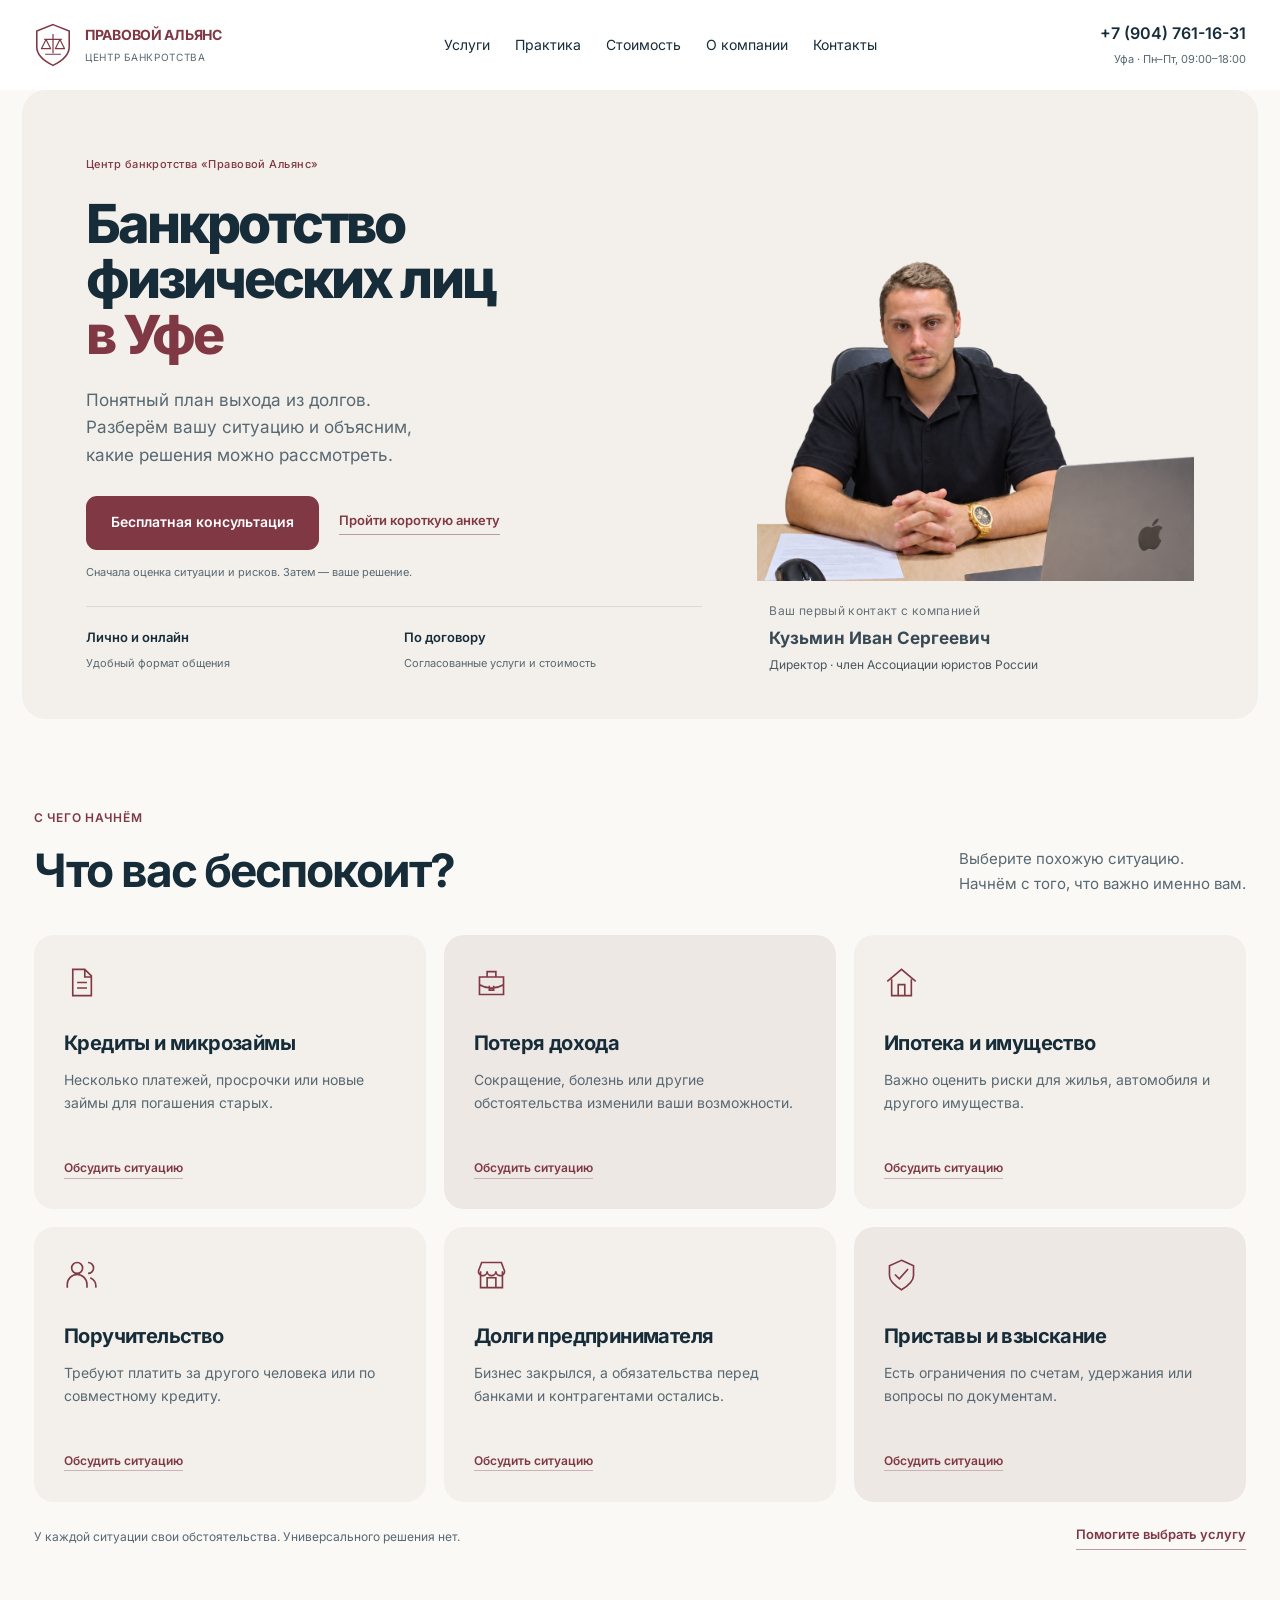
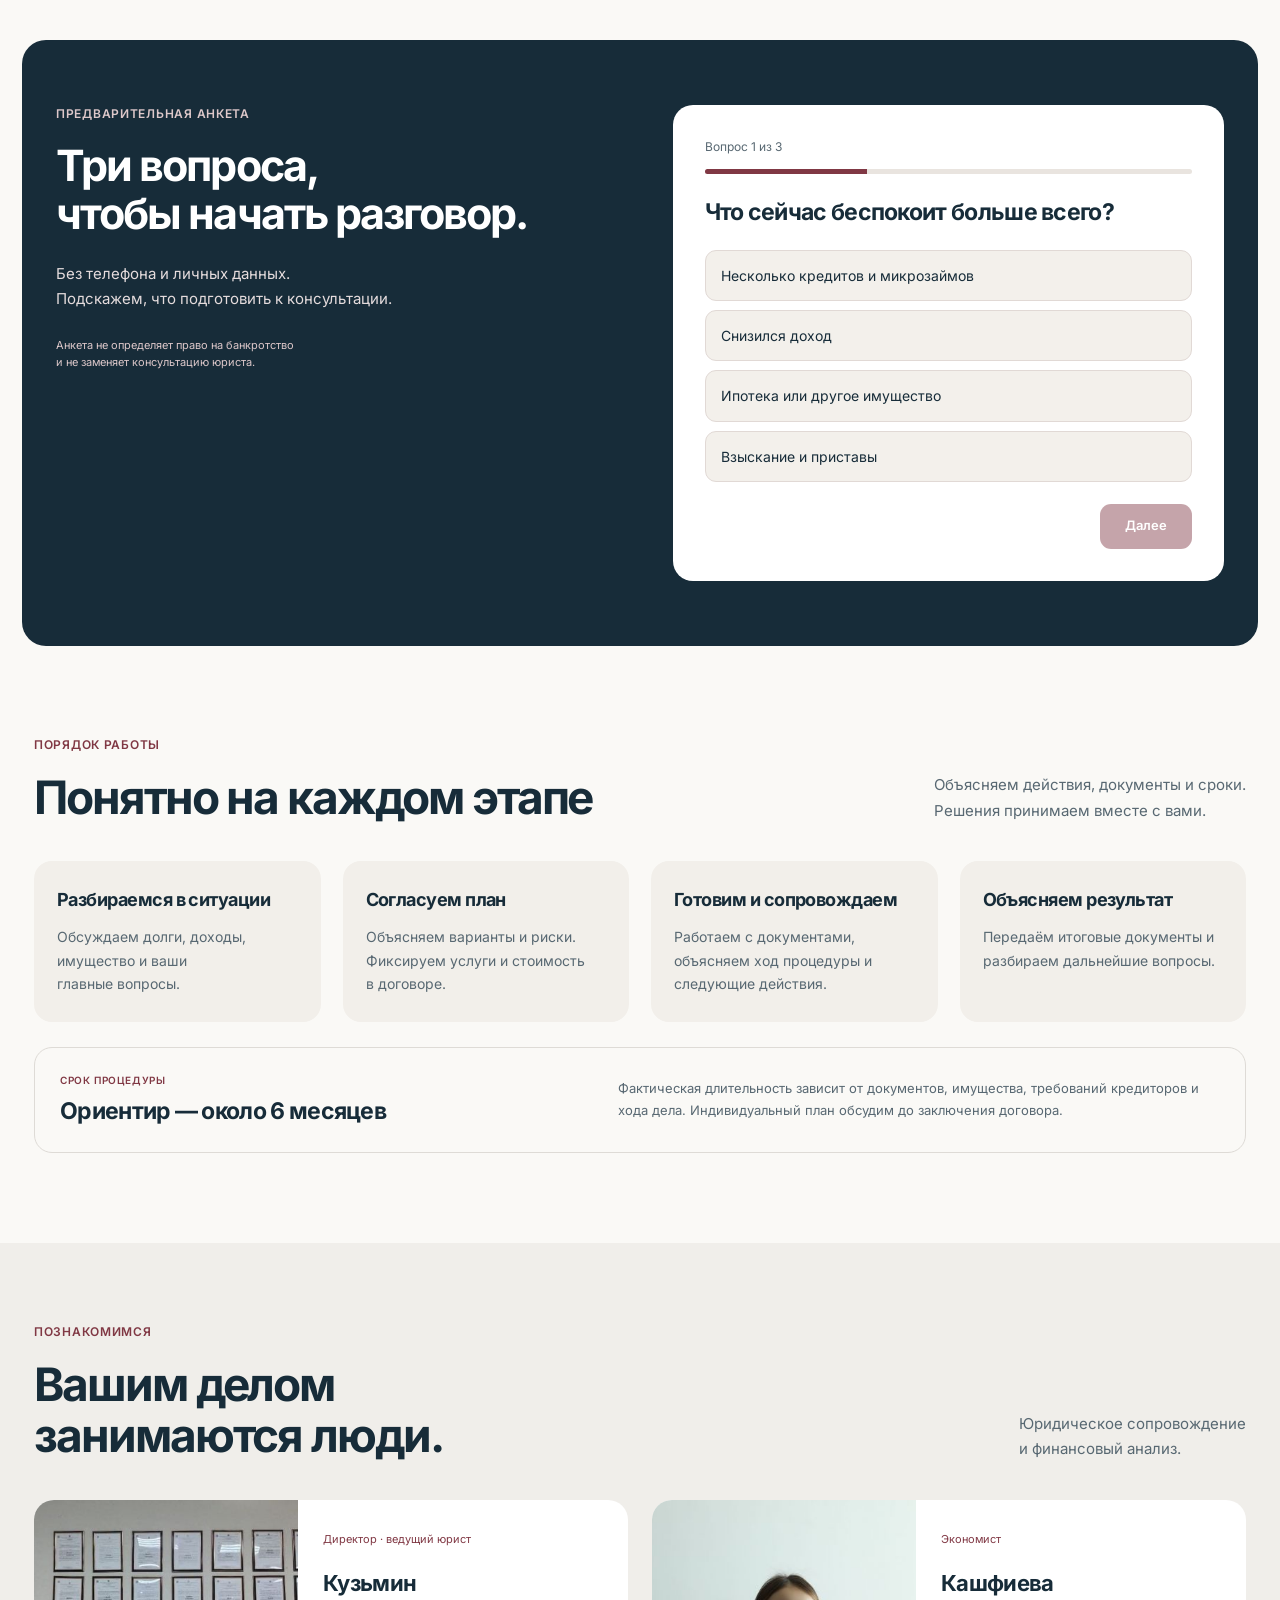
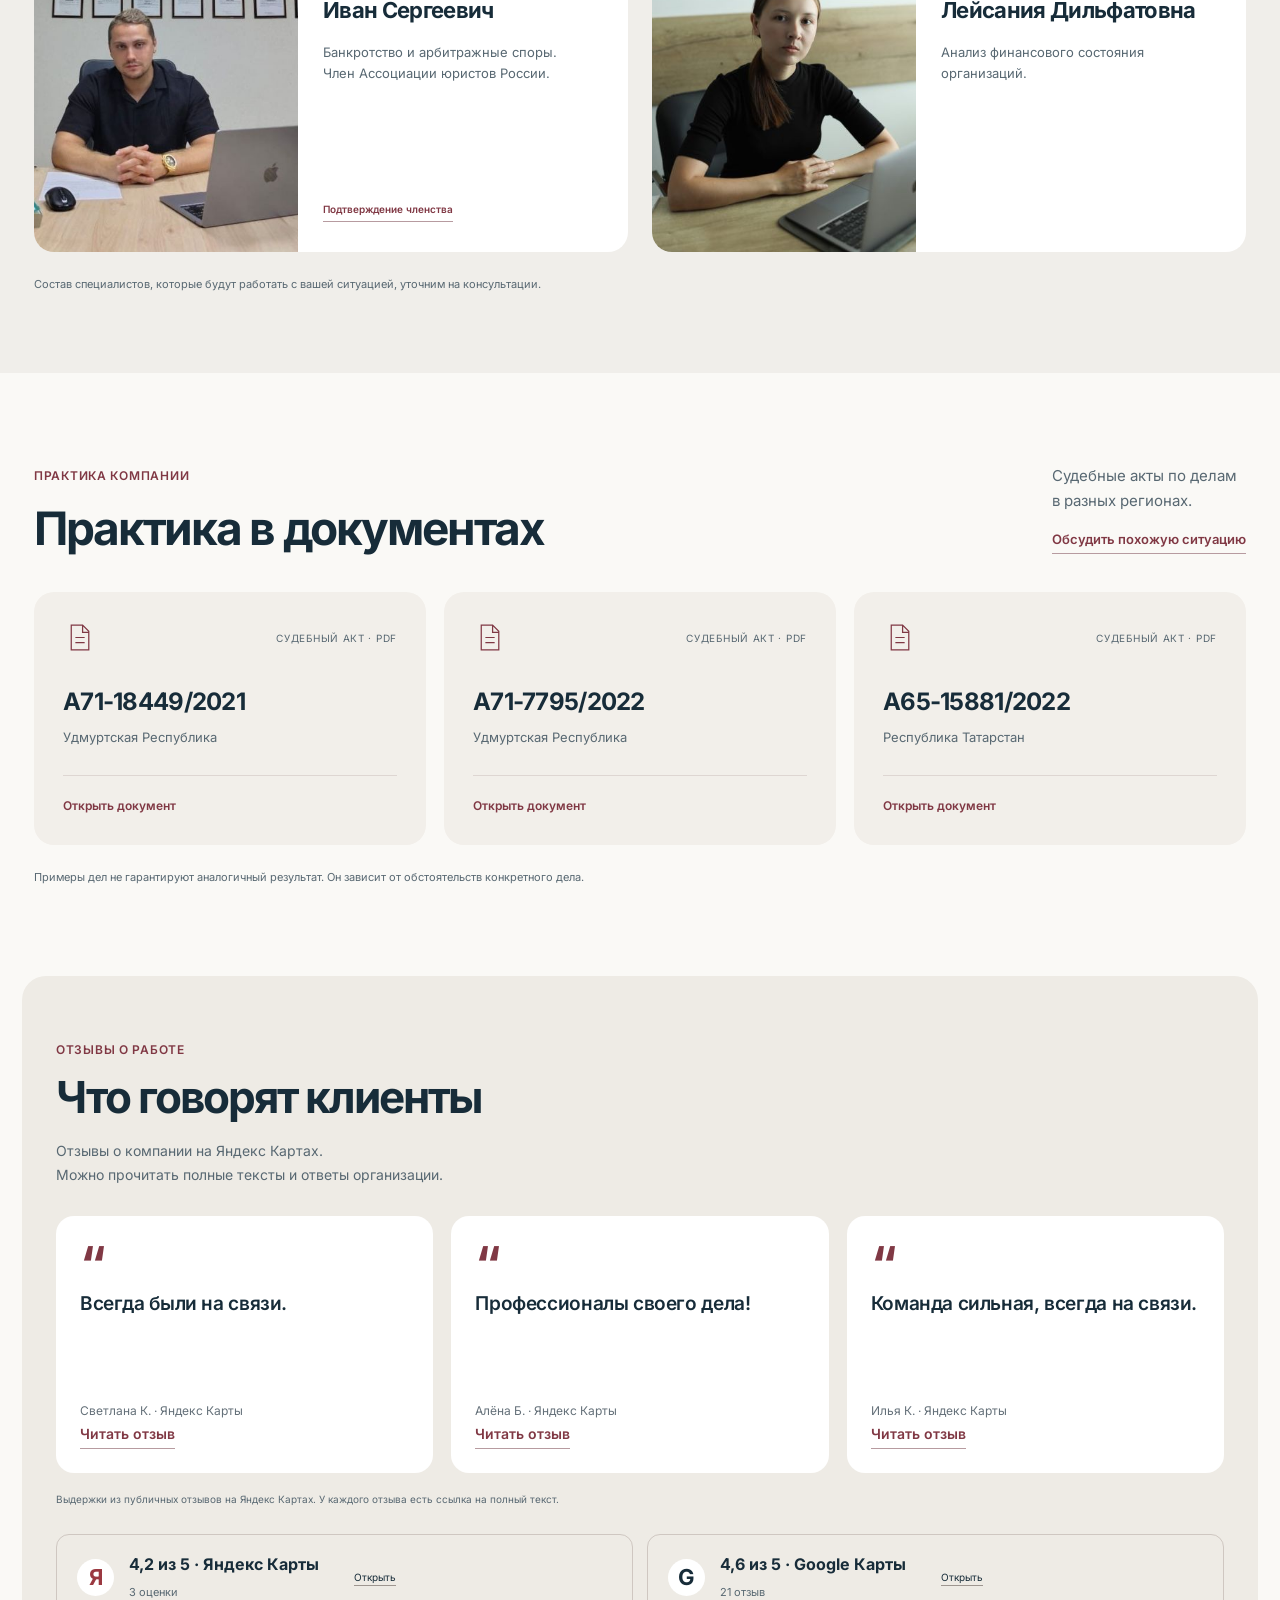
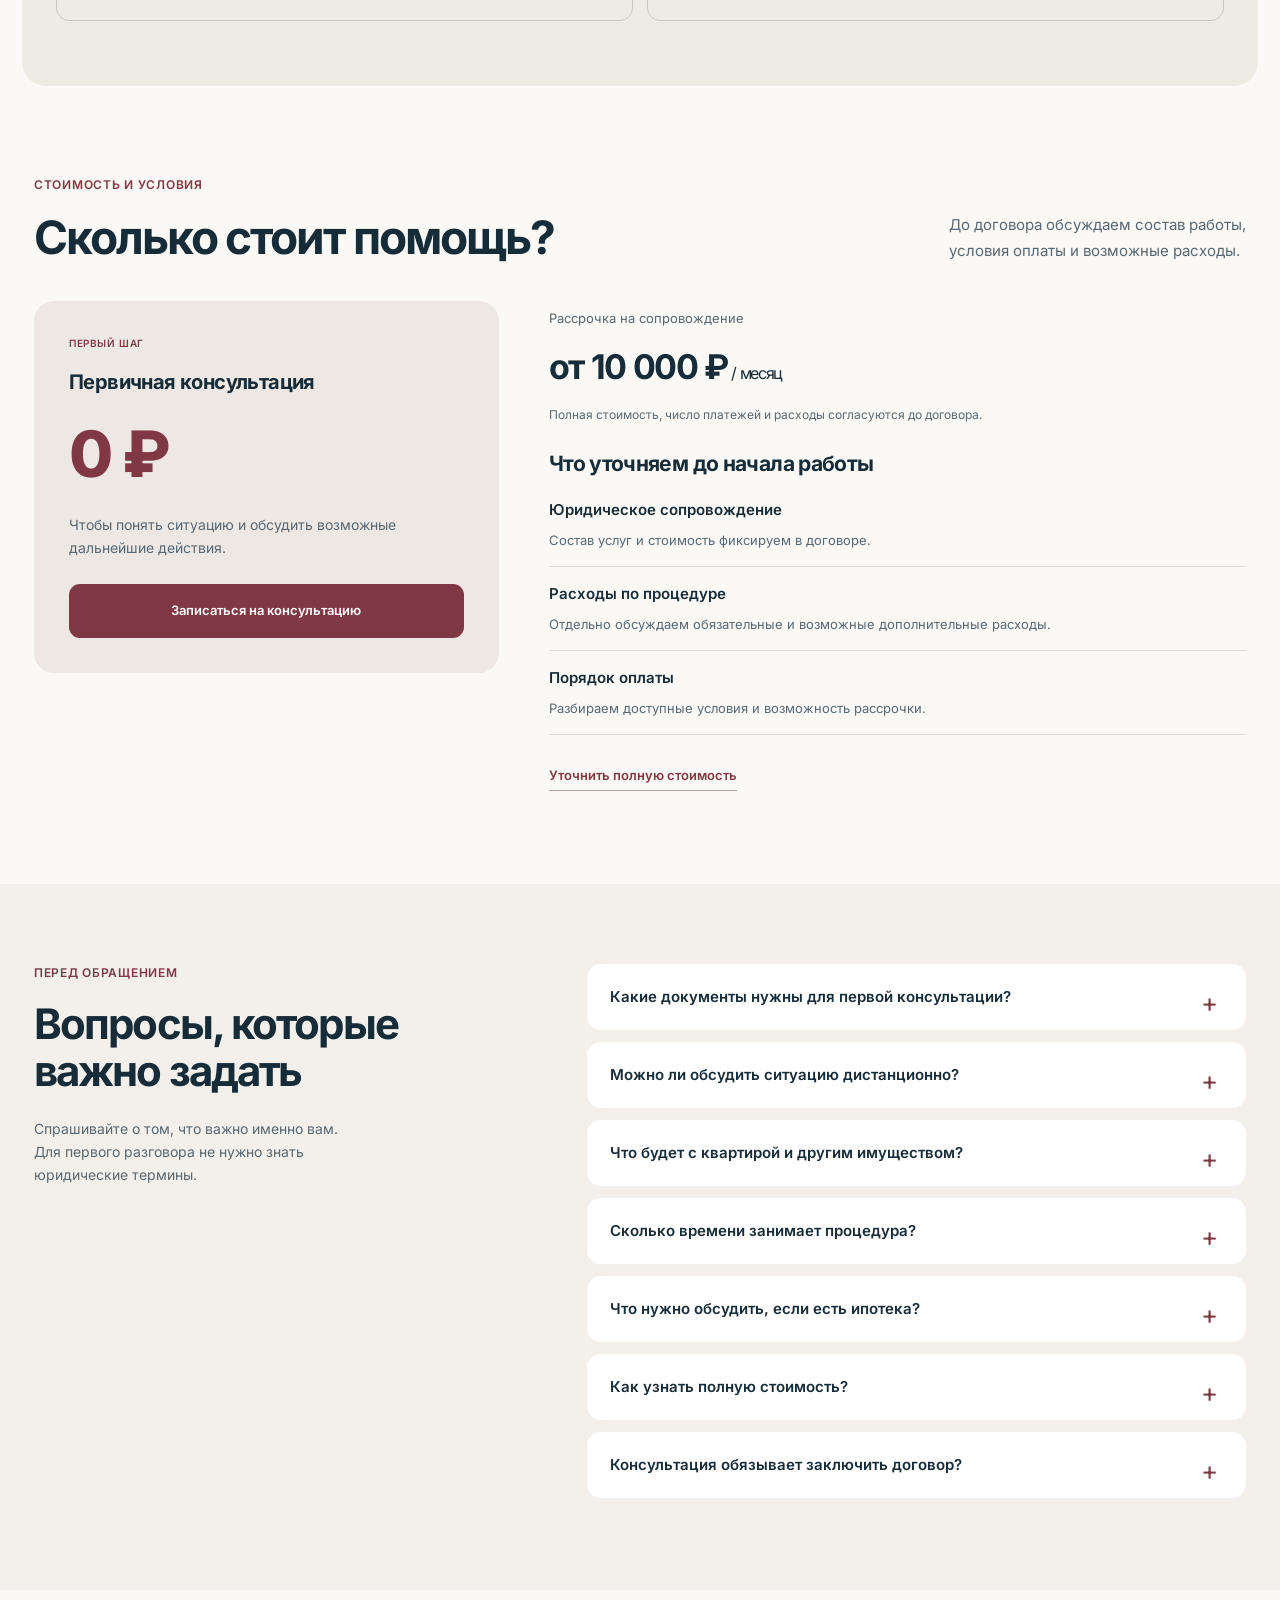
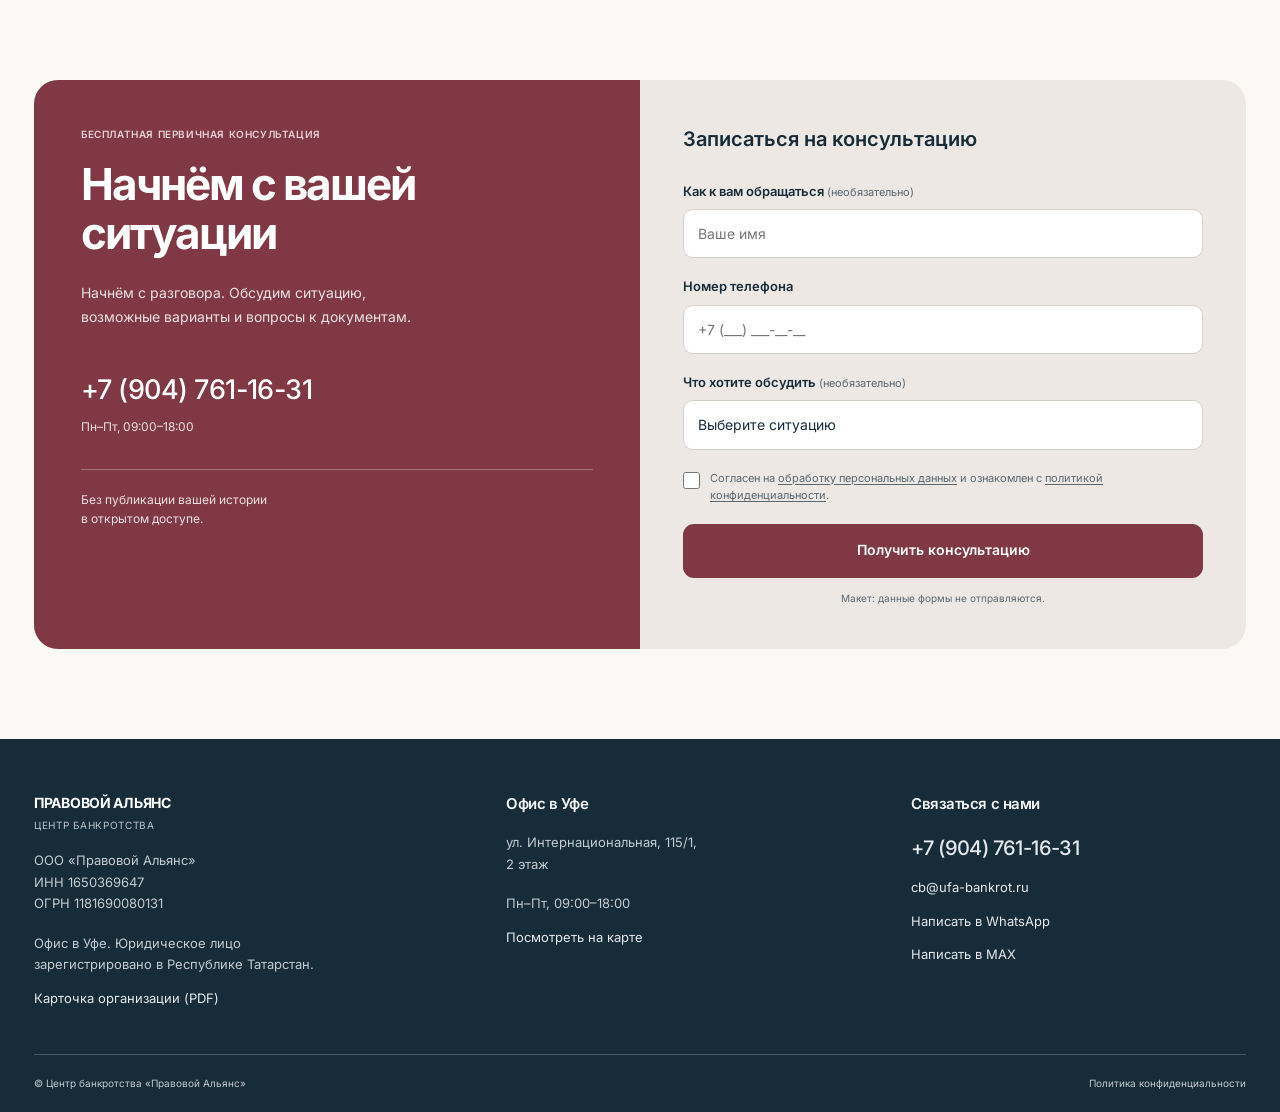
==== commit 1e899a9e: "Fix transparent portrait caption clipping" ====
--- a/index.html
+++ b/index.html
@@ -5,7 +5,7 @@
 <meta name="robots" content="noindex,nofollow"><meta name="theme-color" content="#172c39">
 <title>Правовой Альянс — банкротство физических лиц в Уфе</title>
 <meta name="description" content="Концепция главной страницы Центра банкротства «Правовой Альянс». Бесплатная первичная консультация в Уфе и дистанционно.">
-<link rel="stylesheet" href="fonts.css"><link rel="stylesheet" href="styles.css?v=5">
+<link rel="stylesheet" href="fonts.css"><link rel="stylesheet" href="styles.css?v=6">
 </head>
 <body>
 
--- a/styles.css
+++ b/styles.css
@@ -31,3 +31,7 @@
 .visual-caption p{font-size:12px}
 .visual-caption strong{color:rgba(23,44,57,.85)}
 @media(max-width:600px){.hero-visual{padding-bottom:90px}.hero-visual img{height:calc(100% - 90px)}.visual-caption{padding:12px 0 0}.visual-caption span{font-size:11px}.visual-caption p{font-size:11px}}
+
+/* Keep the transparent caption clear of the portrait's rounded corners. */
+.hero-visual .visual-caption{background:transparent;backdrop-filter:none;border-radius:0;padding:18px 12px 8px}
+@media(max-width:600px){.hero-visual .visual-caption{padding:12px 10px 8px}}
